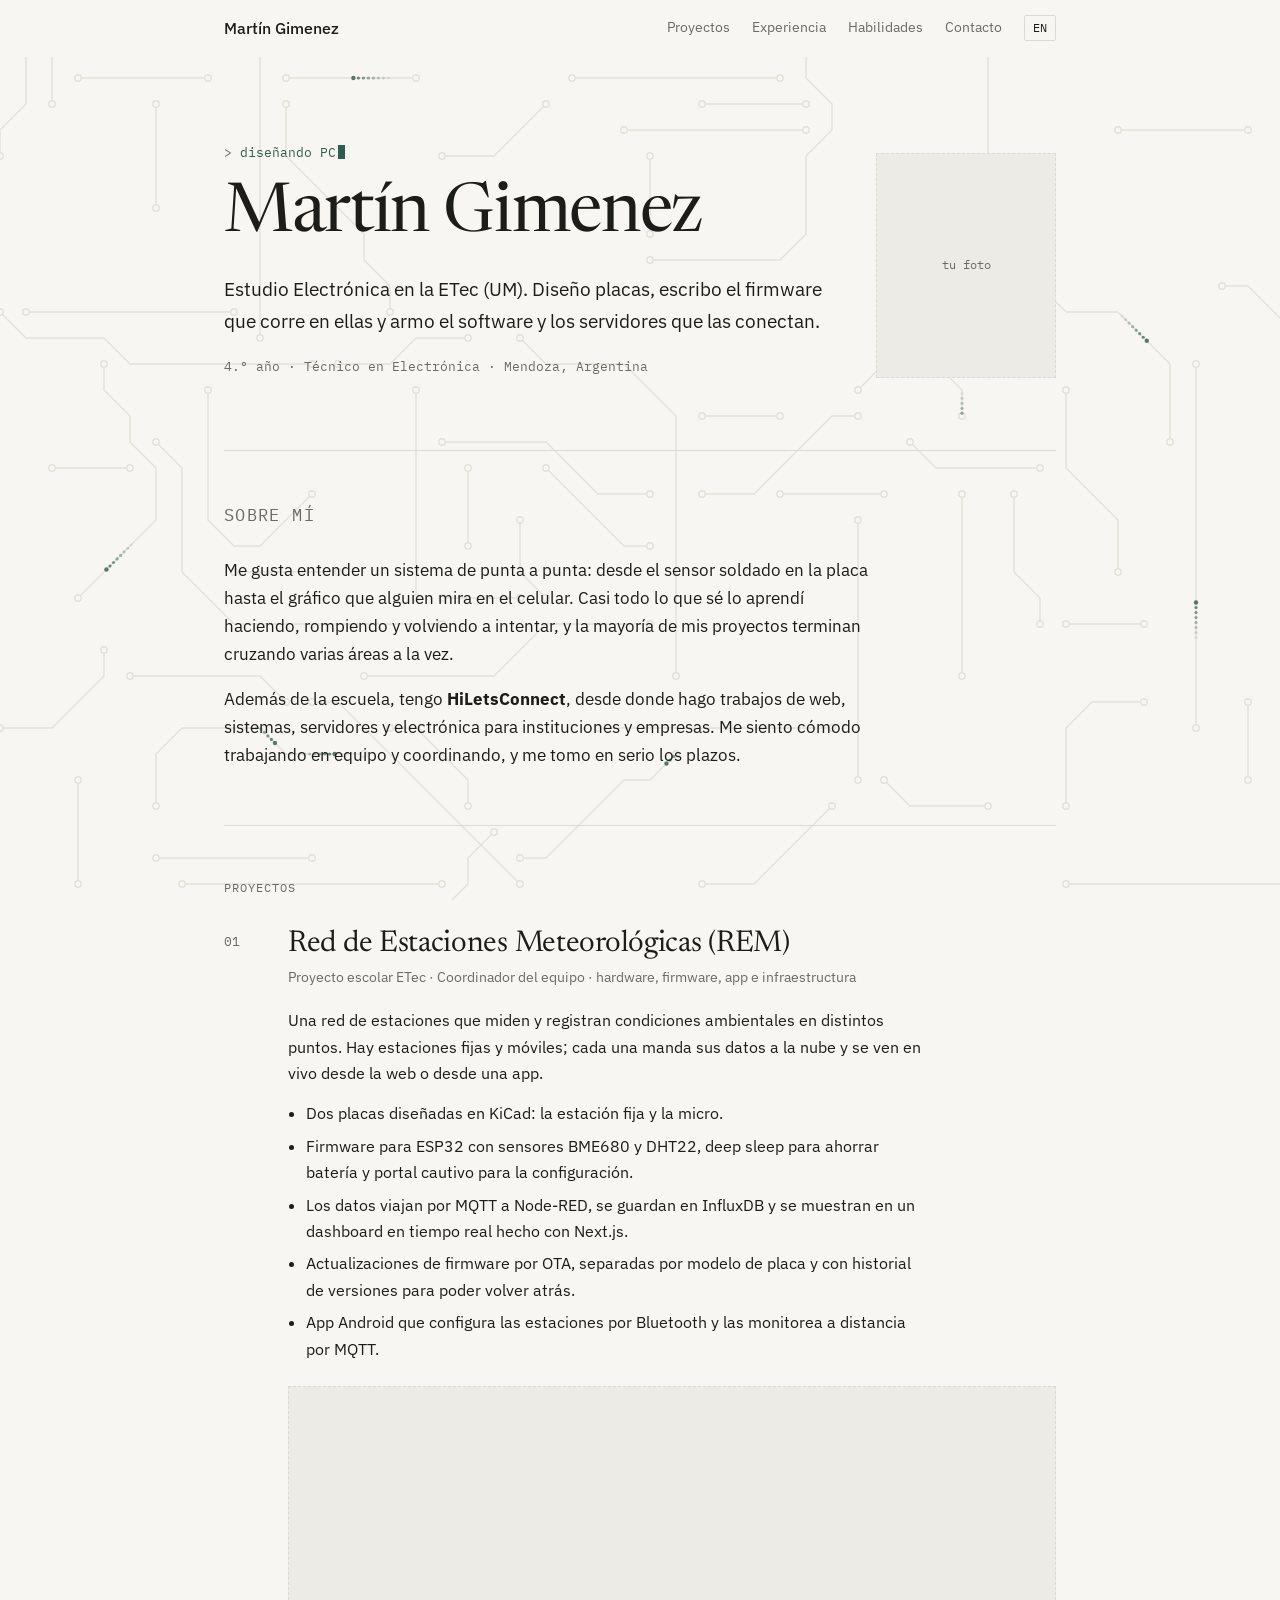
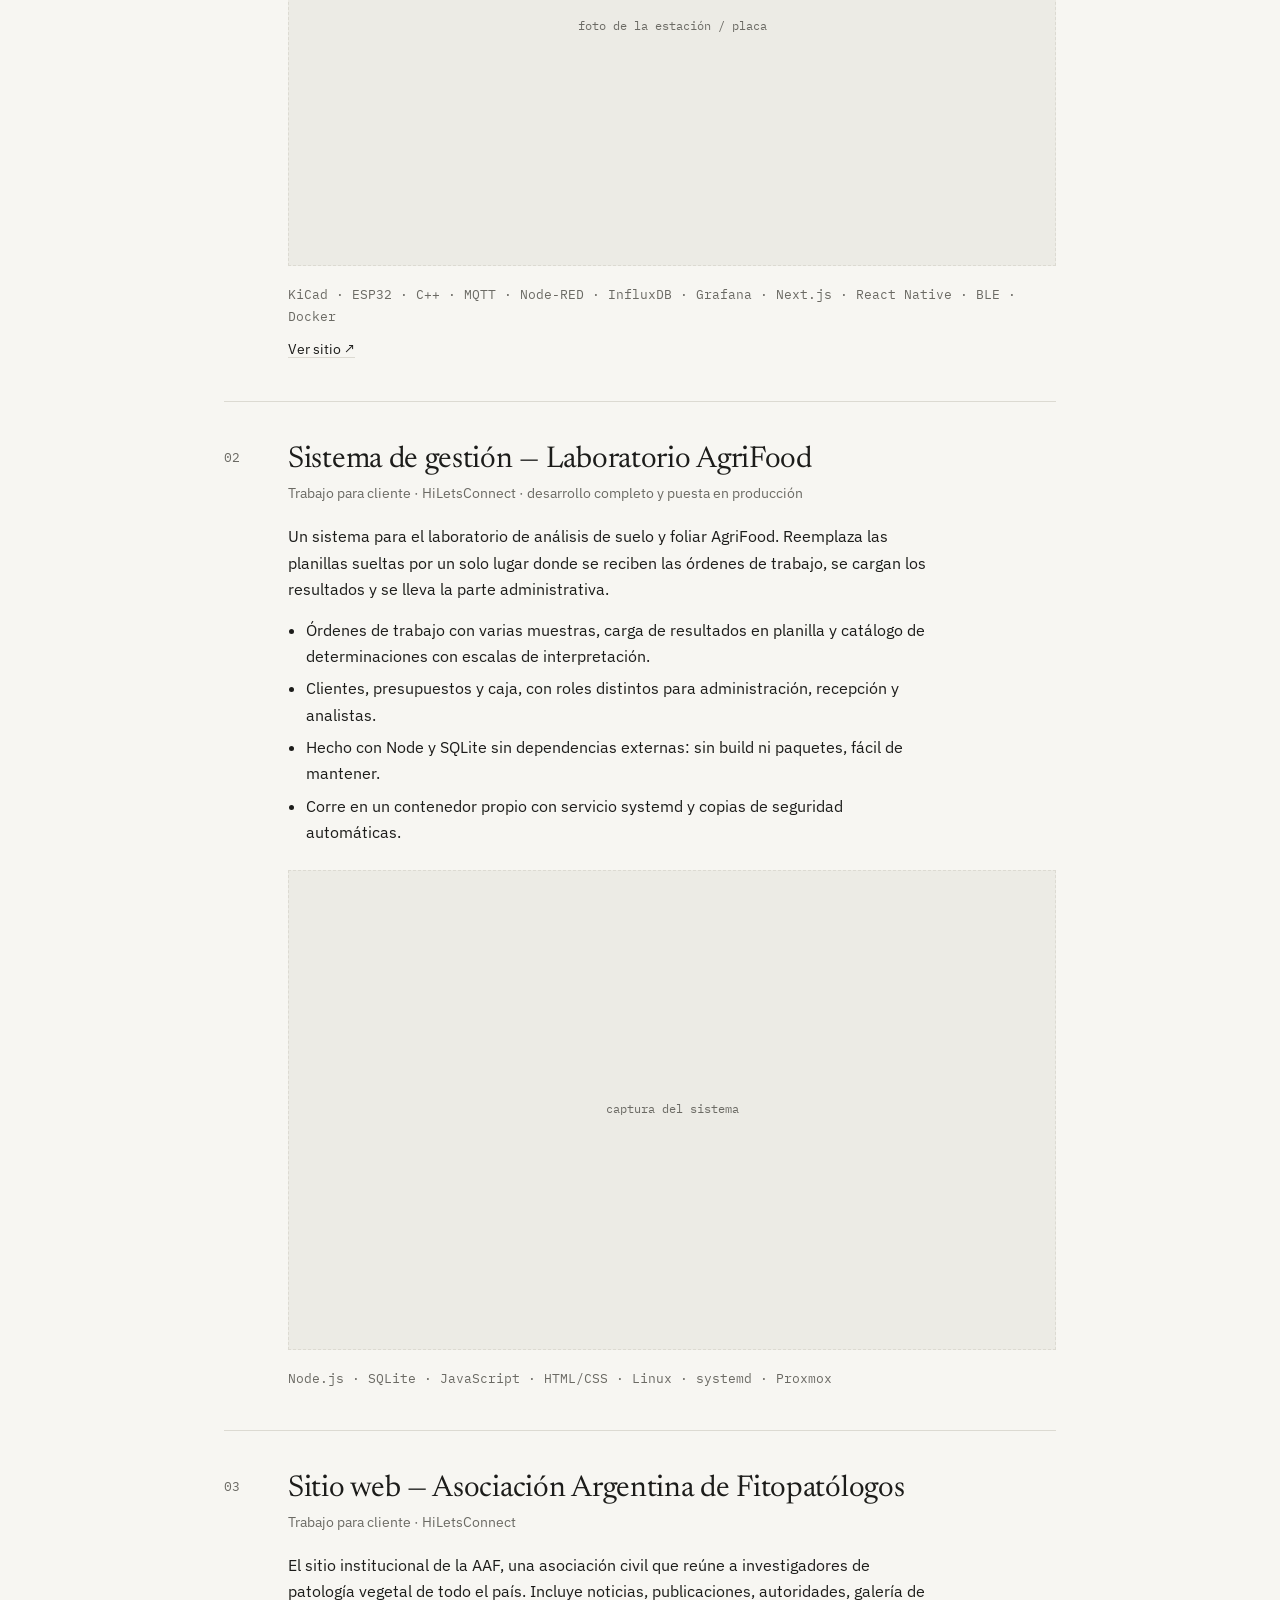
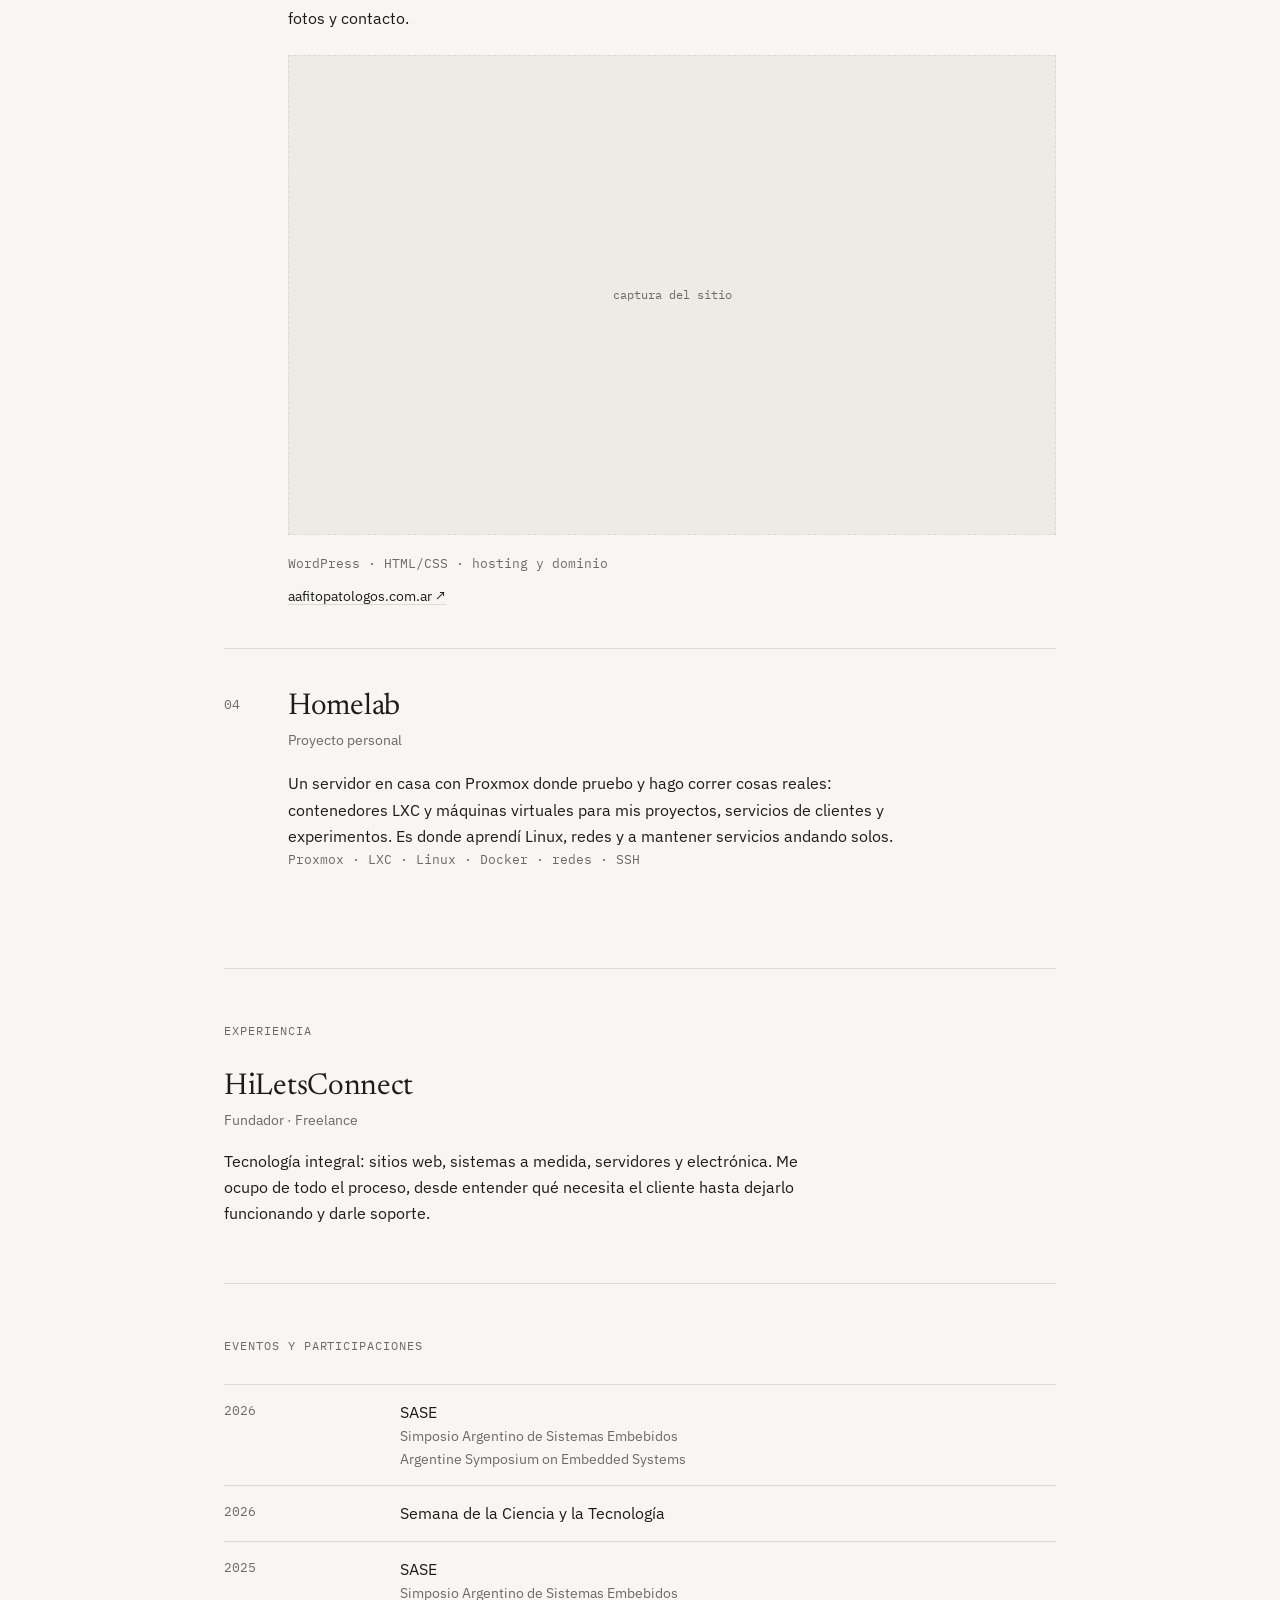
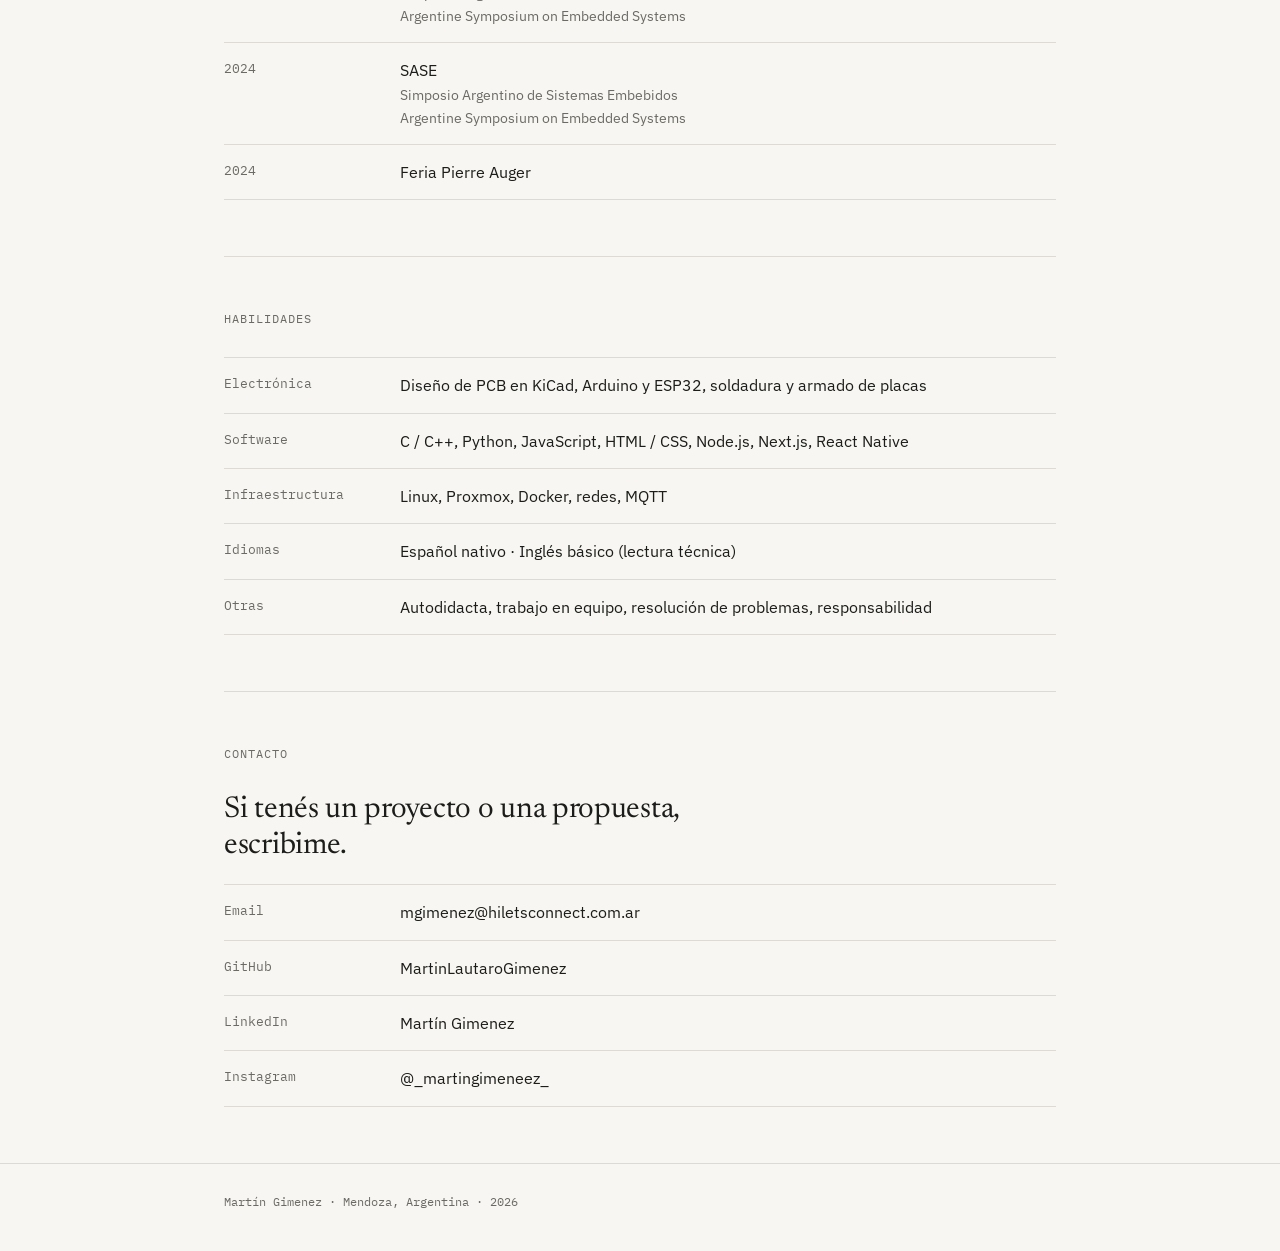
==== index.html @ 59281410 "Portafolio personal Co-Authored-By: Claude Opus 5.5 <noreply@anthropic.com>" ====
<!DOCTYPE html>
<html lang="es" data-lang="es">
<head>
<meta charset="UTF-8">
<meta name="viewport" content="width=device-width, initial-scale=1">
<title>Martín Gimenez</title>
<meta name="description" content="Martín Gimenez — estudiante de Electrónica en ETec (UM), Mendoza. Hardware, firmware, software e infraestructura.">
<script>document.documentElement.classList.add('js');</script>
<link rel="preconnect" href="https://fonts.googleapis.com">
<link rel="preconnect" href="https://fonts.gstatic.com" crossorigin>
<link href="https://fonts.googleapis.com/css2?family=Newsreader:opsz,wght@6..72,400;6..72,500&family=IBM+Plex+Sans:wght@400;500&family=IBM+Plex+Mono:wght@400&display=swap" rel="stylesheet">
<style>
  :root {
    --bg: #f7f6f2;
    --text: #1c1c1a;
    --muted: #6b6a64;
    --line: #dcdad2;
    --accent: #2f5d50;
    --ph: #ecebe5;
    --trace: #e3e1d8;
    --head: rgba(247, 246, 242, 0.88);
  }
  @media (prefers-color-scheme: dark) {
    :root {
      --bg: #151514;
      --text: #e8e6df;
      --muted: #9a988f;
      --line: #2e2d2a;
      --accent: #8fbfae;
      --ph: #1f1f1d;
      --trace: #252523;
      --head: rgba(21, 21, 20, 0.88);
    }
  }

  /* fondo de pistas */
  #bg { position: fixed; inset: 0; z-index: -1; pointer-events: none; }

  /* aparición al hacer scroll */
  .js .reveal { opacity: 0; transform: translateY(14px); transition: opacity .7s ease, transform .7s ease, padding-left .3s ease; }
  .js .reveal.in { opacity: 1; transform: none; }

  /* texto que se escribe */
  .typing {
    font: 400 13px/1 "IBM Plex Mono", monospace; color: var(--accent);
    margin-bottom: 22px; min-height: 13px;
  }
  .typing::before { content: "> "; color: var(--muted); }
  .typing .caret {
    display: inline-block; width: 7px; height: 14px; margin-left: 2px;
    background: var(--accent); vertical-align: -2px;
    animation: blink 1s steps(1) infinite;
  }
  @keyframes blink { 50% { opacity: 0; } }

  /* nombre letra por letra */
  h1 .ch { display: inline-block; }
  .js h1 .ch { opacity: 0; transform: translateY(0.35em); animation: up .8s cubic-bezier(.2,.7,.2,1) forwards; }
  @keyframes up { to { opacity: 1; transform: none; } }

  @media (prefers-reduced-motion: reduce) {
    .js .reveal, .js h1 .ch { opacity: 1; transform: none; animation: none; transition: none; }
    .typing .caret { animation: none; }
  }

  * { box-sizing: border-box; margin: 0; padding: 0; }
  html { scroll-behavior: smooth; }
  body {
    background: var(--bg);
    color: var(--text);
    font: 400 16px/1.65 "IBM Plex Sans", system-ui, sans-serif;
    -webkit-font-smoothing: antialiased;
  }
  a { color: inherit; text-decoration-color: var(--line); text-underline-offset: 3px; }
  a:hover { color: var(--accent); text-decoration-color: currentColor; }

  /* idioma */
  html[data-lang="es"] [lang="en"],
  html[data-lang="en"] [lang="es"] { display: none; }

  .wrap { max-width: 880px; margin: 0 auto; padding: 0 24px; }

  /* cabecera */
  header {
    position: sticky; top: 0; z-index: 10;
    background: var(--head);
    backdrop-filter: blur(6px);
    border-bottom: 1px solid transparent;
    transition: border-color .3s;
  }
  header.scrolled { border-bottom-color: var(--line); }
  header .wrap {
    display: flex; align-items: center; justify-content: space-between;
    height: 56px; gap: 16px;
  }
  .brand { font-weight: 500; text-decoration: none; }
  nav { display: flex; gap: 22px; font-size: 14px; align-items: center; }
  nav a { text-decoration: none; color: var(--muted); }
  nav a:hover { color: var(--text); }
  .lang {
    font: 400 12px/1 "IBM Plex Mono", monospace;
    background: none; border: 1px solid var(--line); color: var(--text);
    padding: 6px 8px; cursor: pointer; border-radius: 2px;
  }
  .lang:hover { border-color: var(--text); }

  /* intro */
  .intro {
    display: grid; grid-template-columns: 1fr 180px; gap: 48px;
    padding: 88px 0 72px; align-items: end;
  }
  h1 {
    font: 400 clamp(44px, 7vw, 68px)/1.02 "Newsreader", Georgia, serif;
    letter-spacing: -0.02em; margin-bottom: 24px;
  }
  .lead { font-size: 19px; max-width: 34em; }
  .meta {
    margin-top: 20px; font: 400 13px/1.6 "IBM Plex Mono", monospace; color: var(--muted);
  }

  /* marcadores de foto */
  .ph {
    background: var(--ph);
    border: 1px dashed var(--line);
    display: flex; align-items: center; justify-content: center;
    font: 400 12px/1.4 "IBM Plex Mono", monospace; color: var(--muted);
    text-align: center; padding: 12px;
  }
  .ph img { width: 100%; height: 100%; object-fit: cover; display: block; }
  .ph.photo { aspect-ratio: 4 / 5; }
  .ph.shot { aspect-ratio: 16 / 10; }

  /* secciones */
  section { border-top: 1px solid var(--line); padding: 56px 0; }
  .label {
    font: 400 12px/1 "IBM Plex Mono", monospace; text-transform: uppercase;
    letter-spacing: 0.08em; color: var(--muted); margin-bottom: 32px;
  }
  h2 {
    font: 400 30px/1.2 "Newsreader", Georgia, serif; letter-spacing: -0.01em;
  }
  p + p { margin-top: 1em; }
  .about p { max-width: 38em; font-size: 17px; }

  /* proyectos */
  .project {
    display: grid; grid-template-columns: 56px 1fr; gap: 0 8px;
    padding: 40px 0; border-top: 1px solid var(--line);
  }
  .project:first-of-type { border-top: 0; padding-top: 0; }
  .num { font: 400 13px/2.4 "IBM Plex Mono", monospace; color: var(--muted); transition: color .3s; }
  .num::after {
    content: ""; display: block; width: 0; height: 1px; background: var(--accent);
    margin-top: 2px; transition: width .4s ease;
  }
  .project:hover .num { color: var(--accent); }
  .project:hover .num::after { width: 28px; }
  .project h2 { transition: color .3s; }
  .project:hover h2 { color: var(--accent); }
  .project .ph { transition: border-color .3s, transform .4s ease; }
  .project:hover .ph { border-color: var(--accent); transform: translateY(-3px); }
  .rows li { transition: padding-left .3s ease; }
  .rows li:hover { padding-left: 6px; }
  .rows li:hover .k { color: var(--accent); }
  .project .role { color: var(--muted); font-size: 14px; margin: 4px 0 18px; }
  .project .body { max-width: 40em; }
  .project ul.points { margin: 14px 0 0 18px; }
  .project ul.points li { margin-bottom: 6px; }
  .project .ph { margin: 24px 0 18px; }
  .stack {
    font: 400 13px/1.7 "IBM Plex Mono", monospace; color: var(--muted);
  }
  .links { margin-top: 10px; font-size: 14px; display: flex; gap: 18px; flex-wrap: wrap; }

  /* filas tipo tabla */
  .rows { list-style: none; }
  .rows li {
    display: grid; grid-template-columns: 160px 1fr; gap: 16px;
    padding: 14px 0; border-top: 1px solid var(--line);
  }
  .rows li:last-child { border-bottom: 1px solid var(--line); }
  .rows .k { font: 400 13px/1.9 "IBM Plex Mono", monospace; color: var(--muted); }
  .rows .v small { display: block; color: var(--muted); font-size: 14px; }

  .job h2 { margin-bottom: 4px; }
  .job .role { color: var(--muted); font-size: 14px; margin-bottom: 16px; }
  .job p { max-width: 38em; }

  .contact h2 { margin-bottom: 20px; max-width: 18em; }
  .contact .rows .v a { text-decoration: none; }
  .contact .rows .v a:hover { text-decoration: underline; }

  footer {
    border-top: 1px solid var(--line); padding: 28px 0 40px;
    font: 400 12px/1.6 "IBM Plex Mono", monospace; color: var(--muted);
  }

  @media (max-width: 720px) {
    nav a { display: none; }
    .intro { grid-template-columns: 1fr; padding: 56px 0 48px; gap: 32px; }
    .intro .ph.photo { width: 140px; order: -1; }
    .project { grid-template-columns: 1fr; }
    .num { line-height: 1.6; margin-bottom: 6px; }
    .rows li { grid-template-columns: 1fr; gap: 2px; }
    section { padding: 44px 0; }
  }
</style>
</head>
<body>

<canvas id="bg" aria-hidden="true"></canvas>

<header>
  <div class="wrap">
    <a href="#" class="brand">Martín Gimenez</a>
    <nav>
      <a href="#proyectos"><span lang="es">Proyectos</span><span lang="en">Projects</span></a>
      <a href="#experiencia"><span lang="es">Experiencia</span><span lang="en">Experience</span></a>
      <a href="#habilidades"><span lang="es">Habilidades</span><span lang="en">Skills</span></a>
      <a href="#contacto"><span lang="es">Contacto</span><span lang="en">Contact</span></a>
      <button class="lang" id="lang" type="button" aria-label="Cambiar idioma / Switch language">EN</button>
    </nav>
  </div>
</header>

<main class="wrap">

  <div class="intro">
    <div>
      <p class="typing" aria-hidden="true"><span id="typed"></span><span class="caret"></span></p>
      <h1 id="name">Martín Gimenez</h1>
      <p class="lead" lang="es">Estudio Electrónica en la ETec (UM). Diseño placas, escribo el firmware que corre en ellas y armo el software y los servidores que las conectan.</p>
      <p class="lead" lang="en">I study Electronics at ETec (UM). I design circuit boards, write the firmware that runs on them, and build the software and servers that connect them.</p>
      <p class="meta">
        <span lang="es">4.º año · Técnico en Electrónica · Mendoza, Argentina</span>
        <span lang="en">4th year · Electronics Technician program · Mendoza, Argentina</span>
      </p>
    </div>
    <!-- Reemplazá por: <div class="ph photo"><img src="img/martin.jpg" alt="Martín Gimenez"></div> -->
    <div class="ph photo"><span lang="es">tu foto</span><span lang="en">your photo</span></div>
  </div>

  <section class="about">
    <p class="label"><span lang="es">Sobre mí</span><span lang="en">About</span></p>
    <p lang="es">Me gusta entender un sistema de punta a punta: desde el sensor soldado en la placa hasta el gráfico que alguien mira en el celular. Casi todo lo que sé lo aprendí haciendo, rompiendo y volviendo a intentar, y la mayoría de mis proyectos terminan cruzando varias áreas a la vez.</p>
    <p lang="es">Además de la escuela, tengo <strong>HiLetsConnect</strong>, desde donde hago trabajos de web, sistemas, servidores y electrónica para instituciones y empresas. Me siento cómodo trabajando en equipo y coordinando, y me tomo en serio los plazos.</p>
    <p lang="en">I like understanding a system end to end: from the sensor soldered on the board to the chart someone checks on their phone. Most of what I know I learned by building, breaking and trying again, and most of my projects end up spanning several areas at once.</p>
    <p lang="en">Alongside school I run <strong>HiLetsConnect</strong>, doing web, software, server and electronics work for institutions and companies. I'm comfortable working in teams and coordinating them, and I take deadlines seriously.</p>
  </section>

  <section id="proyectos">
    <p class="label"><span lang="es">Proyectos</span><span lang="en">Projects</span></p>

    <article class="project">
      <div class="num">01</div>
      <div>
        <h2><span lang="es">Red de Estaciones Meteorológicas (REM)</span><span lang="en">Weather Station Network (REM)</span></h2>
        <p class="role"><span lang="es">Proyecto escolar ETec · Coordinador del equipo · hardware, firmware, app e infraestructura</span><span lang="en">ETec school project · Team coordinator · hardware, firmware, app and infrastructure</span></p>
        <div class="body">
          <p lang="es">Una red de estaciones que miden y registran condiciones ambientales en distintos puntos. Hay estaciones fijas y móviles; cada una manda sus datos a la nube y se ven en vivo desde la web o desde una app.</p>
          <p lang="en">A network of stations that measure and log environmental conditions at different sites. There are fixed and mobile stations; each one sends its data to the cloud, viewable live on the web or in an app.</p>
          <ul class="points" lang="es">
            <li>Dos placas diseñadas en KiCad: la estación fija y la micro.</li>
            <li>Firmware para ESP32 con sensores BME680 y DHT22, deep sleep para ahorrar batería y portal cautivo para la configuración.</li>
            <li>Los datos viajan por MQTT a Node-RED, se guardan en InfluxDB y se muestran en un dashboard en tiempo real hecho con Next.js.</li>
            <li>Actualizaciones de firmware por OTA, separadas por modelo de placa y con historial de versiones para poder volver atrás.</li>
            <li>App Android que configura las estaciones por Bluetooth y las monitorea a distancia por MQTT.</li>
          </ul>
          <ul class="points" lang="en">
            <li>Two boards designed in KiCad: the fixed station and the micro station.</li>
            <li>ESP32 firmware with BME680 and DHT22 sensors, deep sleep to save battery, and a captive portal for setup.</li>
            <li>Data travels over MQTT to Node-RED, is stored in InfluxDB and shown on a real-time Next.js dashboard.</li>
            <li>OTA firmware updates, split by board model, with full version history for rollbacks.</li>
            <li>Android app that configures stations over Bluetooth and monitors them remotely over MQTT.</li>
          </ul>
        </div>
        <!-- Reemplazá por: <div class="ph shot"><img src="img/rem.jpg" alt="Estación REM"></div> -->
        <div class="ph shot"><span lang="es">foto de la estación / placa</span><span lang="en">station / board photo</span></div>
        <p class="stack">KiCad · ESP32 · C++ · MQTT · Node-RED · InfluxDB · Grafana · Next.js · React Native · BLE · Docker</p>
        <p class="links"><a href="https://emetec.wetec.um.edu.ar/" target="_blank" rel="noopener"><span lang="es">Ver sitio</span><span lang="en">Visit site</span> ↗</a></p>
      </div>
    </article>

    <article class="project">
      <div class="num">02</div>
      <div>
        <h2><span lang="es">Sistema de gestión — Laboratorio AgriFood</span><span lang="en">Lab management system — AgriFood</span></h2>
        <p class="role"><span lang="es">Trabajo para cliente · HiLetsConnect · desarrollo completo y puesta en producción</span><span lang="en">Client work · HiLetsConnect · full development and deployment</span></p>
        <div class="body">
          <p lang="es">Un sistema para el laboratorio de análisis de suelo y foliar AgriFood. Reemplaza las planillas sueltas por un solo lugar donde se reciben las órdenes de trabajo, se cargan los resultados y se lleva la parte administrativa.</p>
          <p lang="en">A system for AgriFood, a soil and leaf analysis lab. It replaces scattered spreadsheets with one place to receive work orders, enter results and handle the admin side.</p>
          <ul class="points" lang="es">
            <li>Órdenes de trabajo con varias muestras, carga de resultados en planilla y catálogo de determinaciones con escalas de interpretación.</li>
            <li>Clientes, presupuestos y caja, con roles distintos para administración, recepción y analistas.</li>
            <li>Hecho con Node y SQLite sin dependencias externas: sin build ni paquetes, fácil de mantener.</li>
            <li>Corre en un contenedor propio con servicio systemd y copias de seguridad automáticas.</li>
          </ul>
          <ul class="points" lang="en">
            <li>Multi-sample work orders, spreadsheet-style result entry and a test catalogue with interpretation scales.</li>
            <li>Clients, quotes and cash register, with separate roles for admins, front desk and analysts.</li>
            <li>Built with Node and SQLite and zero external dependencies: no build step or packages, easy to maintain.</li>
            <li>Runs in its own container as a systemd service, with automatic backups.</li>
          </ul>
        </div>
        <!-- Reemplazá por: <div class="ph shot"><img src="img/agrifood.png" alt="Sistema AgriFood"></div> -->
        <div class="ph shot"><span lang="es">captura del sistema</span><span lang="en">system screenshot</span></div>
        <p class="stack">Node.js · SQLite · JavaScript · HTML/CSS · Linux · systemd · Proxmox</p>
      </div>
    </article>

    <article class="project">
      <div class="num">03</div>
      <div>
        <h2><span lang="es">Sitio web — Asociación Argentina de Fitopatólogos</span><span lang="en">Website — Argentine Association of Phytopathologists</span></h2>
        <p class="role"><span lang="es">Trabajo para cliente · HiLetsConnect</span><span lang="en">Client work · HiLetsConnect</span></p>
        <div class="body">
          <p lang="es">El sitio institucional de la AAF, una asociación civil que reúne a investigadores de patología vegetal de todo el país. Incluye noticias, publicaciones, autoridades, galería de fotos y contacto.</p>
          <p lang="en">The official website of AAF, a non-profit that brings together plant pathology researchers from across Argentina. It includes news, publications, board members, a photo gallery and contact.</p>
        </div>
        <!-- Reemplazá por: <div class="ph shot"><img src="img/aaf.png" alt="Sitio AAF"></div> -->
        <div class="ph shot"><span lang="es">captura del sitio</span><span lang="en">site screenshot</span></div>
        <p class="stack">WordPress · HTML/CSS · <span lang="es">hosting y dominio</span><span lang="en">hosting &amp; domain</span></p>
        <p class="links"><a href="https://aafitopatologos.com.ar/" target="_blank" rel="noopener">aafitopatologos.com.ar ↗</a></p>
      </div>
    </article>

    <article class="project">
      <div class="num">04</div>
      <div>
        <h2>Homelab</h2>
        <p class="role"><span lang="es">Proyecto personal</span><span lang="en">Personal project</span></p>
        <div class="body">
          <p lang="es">Un servidor en casa con Proxmox donde pruebo y hago correr cosas reales: contenedores LXC y máquinas virtuales para mis proyectos, servicios de clientes y experimentos. Es donde aprendí Linux, redes y a mantener servicios andando solos.</p>
          <p lang="en">A home server running Proxmox where I test and run real things: LXC containers and virtual machines for my projects, client services and experiments. It's where I learned Linux, networking and keeping services running on their own.</p>
        </div>
        <p class="stack">Proxmox · LXC · Linux · Docker · <span lang="es">redes</span><span lang="en">networking</span> · SSH</p>
      </div>
    </article>
  </section>

  <section id="experiencia" class="job">
    <p class="label"><span lang="es">Experiencia</span><span lang="en">Experience</span></p>
    <h2>HiLetsConnect</h2>
    <p class="role"><span lang="es">Fundador · Freelance</span><span lang="en">Founder · Freelance</span></p>
    <p lang="es">Tecnología integral: sitios web, sistemas a medida, servidores y electrónica. Me ocupo de todo el proceso, desde entender qué necesita el cliente hasta dejarlo funcionando y darle soporte.</p>
    <p lang="en">End-to-end technology services: websites, custom software, servers and electronics. I handle the whole process, from understanding what the client needs to getting it running and supporting it.</p>
  </section>

  <section id="eventos">
    <p class="label"><span lang="es">Eventos y participaciones</span><span lang="en">Events</span></p>
    <ul class="rows">
      <li><span class="k">2026</span><span class="v">SASE <small lang="es">Simposio Argentino de Sistemas Embebidos</small><small lang="en">Argentine Symposium on Embedded Systems</small></span></li>
      <li><span class="k">2026</span><span class="v"><span lang="es">Semana de la Ciencia y la Tecnología</span><span lang="en">Science and Technology Week</span></span></li>
      <li><span class="k">2025</span><span class="v">SASE <small lang="es">Simposio Argentino de Sistemas Embebidos</small><small lang="en">Argentine Symposium on Embedded Systems</small></span></li>
      <li><span class="k">2024</span><span class="v">SASE <small lang="es">Simposio Argentino de Sistemas Embebidos</small><small lang="en">Argentine Symposium on Embedded Systems</small></span></li>
      <li><span class="k">2024</span><span class="v"><span lang="es">Feria Pierre Auger</span><span lang="en">Pierre Auger Fair</span></span></li>
    </ul>
  </section>

  <section id="habilidades">
    <p class="label"><span lang="es">Habilidades</span><span lang="en">Skills</span></p>
    <ul class="rows">
      <li><span class="k"><span lang="es">Electrónica</span><span lang="en">Electronics</span></span><span class="v"><span lang="es">Diseño de PCB en KiCad, Arduino y ESP32, soldadura y armado de placas</span><span lang="en">PCB design in KiCad, Arduino and ESP32, soldering and board assembly</span></span></li>
      <li><span class="k">Software</span><span class="v">C / C++, Python, JavaScript, HTML / CSS, Node.js, Next.js, React Native</span></li>
      <li><span class="k"><span lang="es">Infraestructura</span><span lang="en">Infrastructure</span></span><span class="v"><span lang="es">Linux, Proxmox, Docker, redes, MQTT</span><span lang="en">Linux, Proxmox, Docker, networking, MQTT</span></span></li>
      <li><span class="k"><span lang="es">Idiomas</span><span lang="en">Languages</span></span><span class="v"><span lang="es">Español nativo · Inglés básico (lectura técnica)</span><span lang="en">Spanish (native) · English (basic, technical reading)</span></span></li>
      <li><span class="k"><span lang="es">Otras</span><span lang="en">Other</span></span><span class="v"><span lang="es">Autodidacta, trabajo en equipo, resolución de problemas, responsabilidad</span><span lang="en">Self-taught, teamwork, problem solving, reliability</span></span></li>
    </ul>
  </section>

  <section id="contacto" class="contact">
    <p class="label"><span lang="es">Contacto</span><span lang="en">Contact</span></p>
    <h2><span lang="es">Si tenés un proyecto o una propuesta, escribime.</span><span lang="en">If you have a project or an opportunity, get in touch.</span></h2>
    <ul class="rows">
      <li><span class="k">Email</span><span class="v"><a href="mailto:mgimenez@hiletsconnect.com.ar">mgimenez@hiletsconnect.com.ar</a></span></li>
      <li><span class="k">GitHub</span><span class="v"><a href="https://github.com/MartinLautaroGimenez" target="_blank" rel="noopener">MartinLautaroGimenez</a></span></li>
      <li><span class="k">LinkedIn</span><span class="v"><a href="https://www.linkedin.com/in/mart%C3%ADn-gimenez-747207352/" target="_blank" rel="noopener">Martín Gimenez</a></span></li>
      <li><span class="k">Instagram</span><span class="v"><a href="https://www.instagram.com/_martingimeneez_/" target="_blank" rel="noopener">@_martingimeneez_</a></span></li>
    </ul>
  </section>

</main>

<footer>
  <div class="wrap">Martín Gimenez · Mendoza, Argentina · 2026</div>
</footer>

<script>
  var reduce = window.matchMedia('(prefers-reduced-motion: reduce)').matches;

  /* ---------- idioma ---------- */
  (function () {
    var root = document.documentElement;
    var btn = document.getElementById('lang');
    function set(l) {
      root.dataset.lang = l;
      root.lang = l;
      btn.textContent = l === 'es' ? 'EN' : 'ES';
      try { localStorage.setItem('lang', l); } catch (e) {}
    }
    var saved = null;
    try { saved = localStorage.getItem('lang'); } catch (e) {}
    set(saved === 'en' ? 'en' : 'es');
    btn.addEventListener('click', function () {
      set(root.dataset.lang === 'es' ? 'en' : 'es');
    });
  })();

  /* ---------- nombre letra por letra ---------- */
  (function () {
    var h = document.getElementById('name');
    var txt = h.textContent;
    h.setAttribute('aria-label', txt);
    h.textContent = '';
    txt.split('').forEach(function (c, i) {
      var s = document.createElement('span');
      s.className = 'ch';
      s.setAttribute('aria-hidden', 'true');
      s.textContent = c === ' ' ? ' ' : c;
      s.style.animationDelay = (0.15 + i * 0.035) + 's';
      h.appendChild(s);
    });
  })();

  /* ---------- texto que se escribe ---------- */
  (function () {
    var el = document.getElementById('typed');
    var frases = {
      es: ['diseñando PCBs en KiCad', 'programando ESP32', 'levantando servidores', 'armando apps y sistemas web', 'soldando placas'],
      en: ['designing PCBs in KiCad', 'programming ESP32s', 'running servers', 'building apps and web systems', 'soldering boards']
    };
    var i = 0, pos = 0, borrando = false;
    function lista() { return frases[document.documentElement.dataset.lang] || frases.es; }
    if (reduce) { el.textContent = lista()[0]; return; }
    function tick() {
      var f = lista()[i % lista().length];
      if (!borrando) {
        pos++;
        el.textContent = f.slice(0, pos);
        if (pos >= f.length) { borrando = true; return setTimeout(tick, 1800); }
        setTimeout(tick, 55 + Math.random() * 60);
      } else {
        pos--;
        el.textContent = f.slice(0, pos);
        if (pos <= 0) { borrando = false; i++; return setTimeout(tick, 350); }
        setTimeout(tick, 28);
      }
    }
    setTimeout(tick, 900);
  })();

  /* ---------- aparición al hacer scroll ---------- */
  (function () {
    var items = document.querySelectorAll('section .label, section > h2, section > p, .project, .rows li, .about p');
    items.forEach(function (el) { el.classList.add('reveal'); });
    document.querySelectorAll('.rows').forEach(function (ul) {
      ul.querySelectorAll('li').forEach(function (li, i) { li.style.transitionDelay = (i * 0.06) + 's'; });
    });
    if (!('IntersectionObserver' in window)) {
      items.forEach(function (el) { el.classList.add('in'); });
      return;
    }
    var io = new IntersectionObserver(function (entries) {
      entries.forEach(function (e) {
        if (e.isIntersecting) { e.target.classList.add('in'); io.unobserve(e.target); }
      });
    }, { rootMargin: '0px 0px -8% 0px' });
    items.forEach(function (el) { io.observe(el); });

    var header = document.querySelector('header');
    function onScroll() { header.classList.toggle('scrolled', window.scrollY > 8); }
    window.addEventListener('scroll', onScroll, { passive: true });
    onScroll();
  })();

  /* ---------- fondo: pistas de PCB con señales ---------- */
  (function () {
    var cv = document.getElementById('bg');
    var ctx = cv.getContext('2d');
    var G = 26;                       // paso de la grilla
    var DIRS = [[1,0],[1,1],[0,1],[-1,1],[-1,0],[-1,-1],[0,-1],[1,-1]];
    var W, H, dpr, traces = [], pulses = [], base = null, col = {};
    var mouse = { x: -9999, y: -9999 };

    function readColors() {
      var s = getComputedStyle(document.documentElement);
      col.trace = s.getPropertyValue('--trace').trim();
      col.accent = s.getPropertyValue('--accent').trim();
      col.bg = s.getPropertyValue('--bg').trim();
    }

    function build() {
      dpr = Math.min(window.devicePixelRatio || 1, 2);
      W = window.innerWidth; H = window.innerHeight;
      cv.width = W * dpr; cv.height = H * dpr;
      cv.style.width = W + 'px'; cv.style.height = H + 'px';

      var cols = Math.ceil(W / G) + 1, rows = Math.ceil(H / G) + 1;
      var used = {};
      traces = [];
      var n = Math.round(cols * rows / 11);
      for (var t = 0; t < n; t++) {
        var x = Math.floor(Math.random() * cols), y = Math.floor(Math.random() * rows);
        if (used[x + ',' + y]) continue;
        var d = Math.floor(Math.random() * 4) * 2;   // arranca ortogonal
        var steps = 4 + Math.floor(Math.random() * 14);
        var pts = [[x, y]];
        used[x + ',' + y] = 1;
        for (var k = 0; k < steps; k++) {
          var r = Math.random();
          if (d % 2 === 1 && r < 0.5) d = (d + (Math.random() < 0.5 ? 1 : 7)) % 8;      // sale del diagonal
          else if (d % 2 === 0 && r < 0.18) d = (d + (Math.random() < 0.5 ? 1 : 7)) % 8; // gira 45°
          var nx = x + DIRS[d][0], ny = y + DIRS[d][1];
          if (nx < 0 || ny < 0 || nx >= cols || ny >= rows || used[nx + ',' + ny]) break;
          x = nx; y = ny; used[x + ',' + y] = 1;
          pts.push([x, y]);
        }
        if (pts.length < 4) continue;
        // simplificar: quedarse solo con los quiebres
        var simple = [pts[0]];
        for (var j = 1; j < pts.length - 1; j++) {
          var a = pts[j - 1], b = pts[j], c = pts[j + 1];
          if ((b[0] - a[0]) !== (c[0] - b[0]) || (b[1] - a[1]) !== (c[1] - b[1])) simple.push(b);
        }
        simple.push(pts[pts.length - 1]);
        var px = simple.map(function (p) { return [p[0] * G, p[1] * G]; });
        var cum = [0];
        for (var m = 1; m < px.length; m++) {
          cum.push(cum[m - 1] + Math.hypot(px[m][0] - px[m - 1][0], px[m][1] - px[m - 1][1]));
        }
        traces.push({ p: px, cum: cum, len: cum[cum.length - 1], cx: 0, cy: 0 });
      }
      traces.forEach(function (tr) {
        var sx = 0, sy = 0;
        tr.p.forEach(function (p) { sx += p[0]; sy += p[1]; });
        tr.cx = sx / tr.p.length; tr.cy = sy / tr.p.length;
      });
      drawBase();
    }

    function path(c, tr) {
      c.beginPath();
      c.moveTo(tr.p[0][0], tr.p[0][1]);
      for (var i = 1; i < tr.p.length; i++) c.lineTo(tr.p[i][0], tr.p[i][1]);
    }

    function pads(c, tr, color) {
      [tr.p[0], tr.p[tr.p.length - 1]].forEach(function (p) {
        c.beginPath();
        c.arc(p[0], p[1], 3.2, 0, Math.PI * 2);
        c.fillStyle = col.bg; c.fill();
        c.lineWidth = 1.4; c.strokeStyle = color; c.stroke();
      });
    }

    function drawBase() {
      base = document.createElement('canvas');
      base.width = cv.width; base.height = cv.height;
      var b = base.getContext('2d');
      b.setTransform(dpr, 0, 0, dpr, 0, 0);
      b.lineCap = 'round'; b.lineJoin = 'round';
      traces.forEach(function (tr) {
        path(b, tr);
        b.lineWidth = 1.4; b.strokeStyle = col.trace; b.stroke();
        pads(b, tr, col.trace);
      });
    }

    function pointAt(tr, d) {
      for (var i = 1; i < tr.cum.length; i++) {
        if (d <= tr.cum[i]) {
          var f = (d - tr.cum[i - 1]) / (tr.cum[i] - tr.cum[i - 1] || 1);
          var a = tr.p[i - 1], b = tr.p[i];
          return [a[0] + (b[0] - a[0]) * f, a[1] + (b[1] - a[1]) * f];
        }
      }
      return tr.p[tr.p.length - 1];
    }

    function spawn(tr) {
      if (!tr) tr = traces[Math.floor(Math.random() * traces.length)];
      if (!tr) return;
      pulses.push({ tr: tr, d: 0, v: 70 + Math.random() * 90 });
    }

    var last = 0, acc = 0;
    function frame(now) {
      var dt = Math.min((now - last) / 1000, 0.05); last = now;
      acc += dt;
      if (acc > 0.35) { acc = 0; spawn(); }

      ctx.setTransform(1, 0, 0, 1, 0, 0);
      ctx.clearRect(0, 0, cv.width, cv.height);
      ctx.drawImage(base, 0, 0);
      ctx.setTransform(dpr, 0, 0, dpr, 0, 0);
      ctx.lineCap = 'round'; ctx.lineJoin = 'round';

      // pistas cerca del mouse se iluminan
      traces.forEach(function (tr) {
        var dist = Math.hypot(tr.cx - mouse.x, tr.cy - mouse.y);
        if (dist < 170) {
          ctx.globalAlpha = (1 - dist / 170) * 0.55;
          path(ctx, tr);
          ctx.lineWidth = 1.4; ctx.strokeStyle = col.accent; ctx.stroke();
          pads(ctx, tr, col.accent);
        }
      });

      // señales viajando
      for (var i = pulses.length - 1; i >= 0; i--) {
        var p = pulses[i];
        p.d += p.v * dt;
        if (p.d > p.tr.len + 40) { pulses.splice(i, 1); continue; }
        var tail = 40;
        for (var s = 0; s < 8; s++) {
          var dd = p.d - (tail * s / 8);
          if (dd < 0 || dd > p.tr.len) continue;
          var q = pointAt(p.tr, dd);
          ctx.globalAlpha = (1 - s / 8) * 0.8;
          ctx.beginPath();
          ctx.arc(q[0], q[1], s === 0 ? 2.2 : 1.6, 0, Math.PI * 2);
          ctx.fillStyle = col.accent; ctx.fill();
        }
      }
      ctx.globalAlpha = 1;
      requestAnimationFrame(frame);
    }

    readColors();
    build();

    if (reduce) { ctx.drawImage(base, 0, 0); return; }

    window.addEventListener('mousemove', function (e) { mouse.x = e.clientX; mouse.y = e.clientY; }, { passive: true });
    window.addEventListener('mouseleave', function () { mouse.x = mouse.y = -9999; });
    // al hacer clic, las pistas cercanas disparan señales
    window.addEventListener('click', function (e) {
      traces.forEach(function (tr) {
        if (Math.hypot(tr.cx - e.clientX, tr.cy - e.clientY) < 150) spawn(tr);
      });
    });
    var rt;
    window.addEventListener('resize', function () { clearTimeout(rt); rt = setTimeout(build, 200); });
    window.matchMedia('(prefers-color-scheme: dark)').addEventListener('change', function () { readColors(); drawBase(); });

    for (var k = 0; k < 6; k++) spawn();
    requestAnimationFrame(function (t) { last = t; frame(t); });
  })();
</script>
</body>
</html>
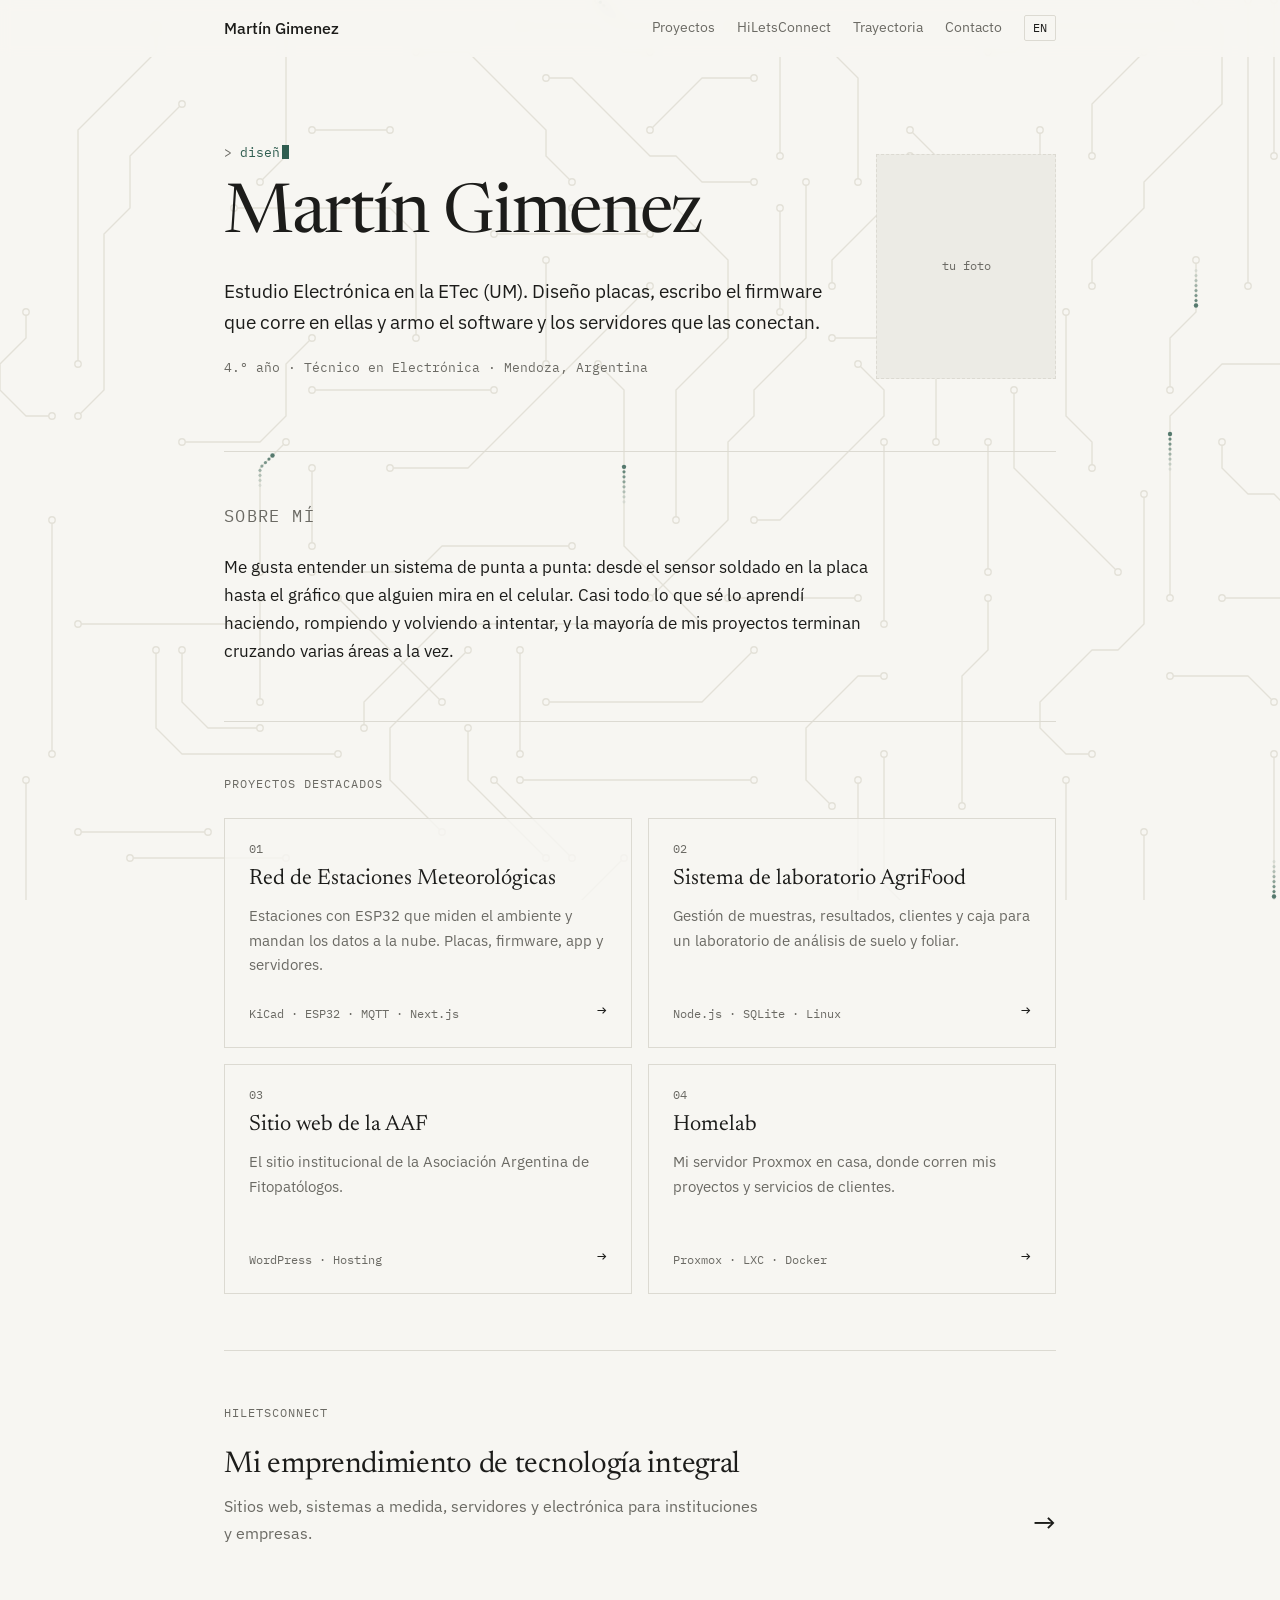
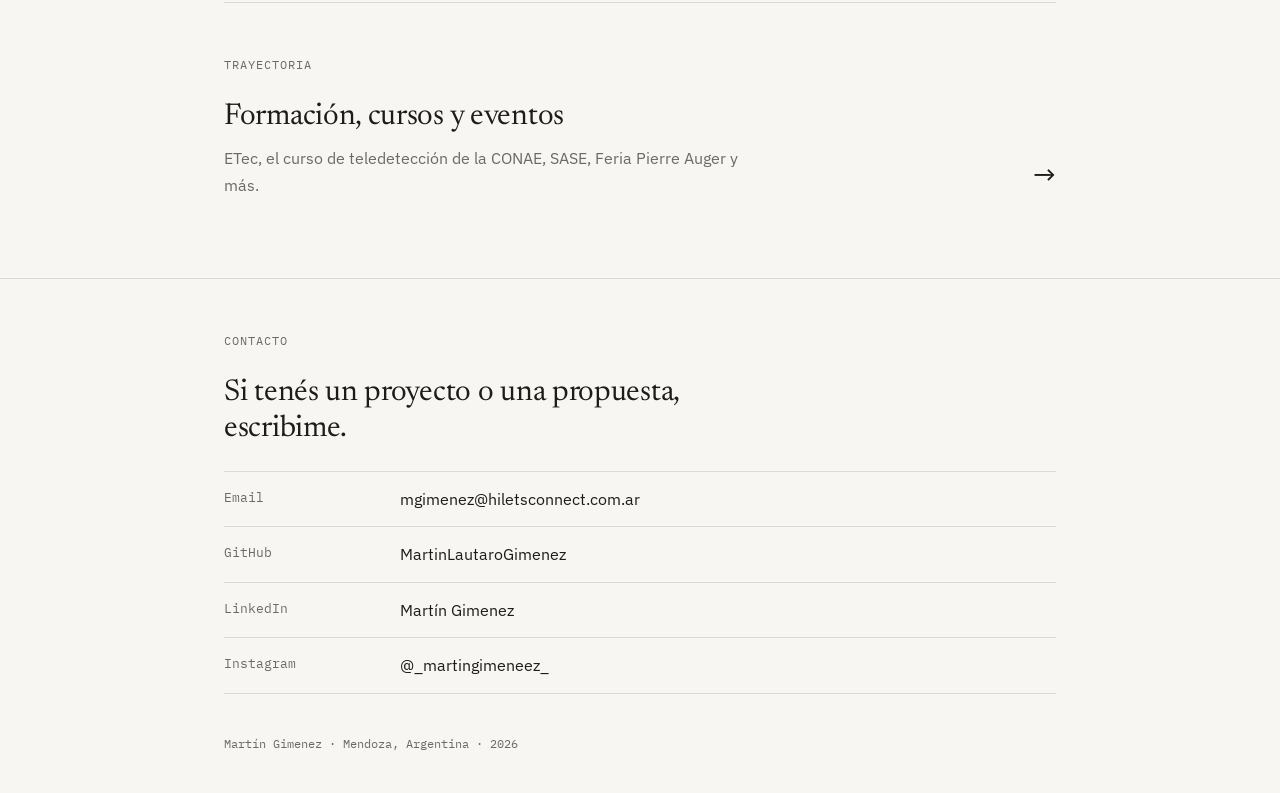
==== commit ca88e9f5: "Sitio de varias páginas: proyectos, HiLetsConnect y trayectoria Agrega el curso de teledetección de " ====
--- a/index.html
+++ b/index.html
@@ -9,219 +9,9 @@
 <link rel="preconnect" href="https://fonts.googleapis.com">
 <link rel="preconnect" href="https://fonts.gstatic.com" crossorigin>
 <link href="https://fonts.googleapis.com/css2?family=Newsreader:opsz,wght@6..72,400;6..72,500&family=IBM+Plex+Sans:wght@400;500&family=IBM+Plex+Mono:wght@400&display=swap" rel="stylesheet">
-<style>
-  :root {
-    --bg: #f7f6f2;
-    --text: #1c1c1a;
-    --muted: #6b6a64;
-    --line: #dcdad2;
-    --accent: #2f5d50;
-    --ph: #ecebe5;
-    --trace: #e3e1d8;
-    --head: rgba(247, 246, 242, 0.88);
-  }
-  @media (prefers-color-scheme: dark) {
-    :root {
-      --bg: #151514;
-      --text: #e8e6df;
-      --muted: #9a988f;
-      --line: #2e2d2a;
-      --accent: #8fbfae;
-      --ph: #1f1f1d;
-      --trace: #252523;
-      --head: rgba(21, 21, 20, 0.88);
-    }
-  }
-
-  /* fondo de pistas */
-  #bg { position: fixed; inset: 0; z-index: -1; pointer-events: none; }
-
-  /* aparición al hacer scroll */
-  .js .reveal { opacity: 0; transform: translateY(14px); transition: opacity .7s ease, transform .7s ease, padding-left .3s ease; }
-  .js .reveal.in { opacity: 1; transform: none; }
-
-  /* texto que se escribe */
-  .typing {
-    font: 400 13px/1 "IBM Plex Mono", monospace; color: var(--accent);
-    margin-bottom: 22px; min-height: 13px;
-  }
-  .typing::before { content: "> "; color: var(--muted); }
-  .typing .caret {
-    display: inline-block; width: 7px; height: 14px; margin-left: 2px;
-    background: var(--accent); vertical-align: -2px;
-    animation: blink 1s steps(1) infinite;
-  }
-  @keyframes blink { 50% { opacity: 0; } }
-
-  /* nombre letra por letra */
-  h1 .ch { display: inline-block; }
-  .js h1 .ch { opacity: 0; transform: translateY(0.35em); animation: up .8s cubic-bezier(.2,.7,.2,1) forwards; }
-  @keyframes up { to { opacity: 1; transform: none; } }
-
-  @media (prefers-reduced-motion: reduce) {
-    .js .reveal, .js h1 .ch { opacity: 1; transform: none; animation: none; transition: none; }
-    .typing .caret { animation: none; }
-  }
-
-  * { box-sizing: border-box; margin: 0; padding: 0; }
-  html { scroll-behavior: smooth; }
-  body {
-    background: var(--bg);
-    color: var(--text);
-    font: 400 16px/1.65 "IBM Plex Sans", system-ui, sans-serif;
-    -webkit-font-smoothing: antialiased;
-  }
-  a { color: inherit; text-decoration-color: var(--line); text-underline-offset: 3px; }
-  a:hover { color: var(--accent); text-decoration-color: currentColor; }
-
-  /* idioma */
-  html[data-lang="es"] [lang="en"],
-  html[data-lang="en"] [lang="es"] { display: none; }
-
-  .wrap { max-width: 880px; margin: 0 auto; padding: 0 24px; }
-
-  /* cabecera */
-  header {
-    position: sticky; top: 0; z-index: 10;
-    background: var(--head);
-    backdrop-filter: blur(6px);
-    border-bottom: 1px solid transparent;
-    transition: border-color .3s;
-  }
-  header.scrolled { border-bottom-color: var(--line); }
-  header .wrap {
-    display: flex; align-items: center; justify-content: space-between;
-    height: 56px; gap: 16px;
-  }
-  .brand { font-weight: 500; text-decoration: none; }
-  nav { display: flex; gap: 22px; font-size: 14px; align-items: center; }
-  nav a { text-decoration: none; color: var(--muted); }
-  nav a:hover { color: var(--text); }
-  .lang {
-    font: 400 12px/1 "IBM Plex Mono", monospace;
-    background: none; border: 1px solid var(--line); color: var(--text);
-    padding: 6px 8px; cursor: pointer; border-radius: 2px;
-  }
-  .lang:hover { border-color: var(--text); }
-
-  /* intro */
-  .intro {
-    display: grid; grid-template-columns: 1fr 180px; gap: 48px;
-    padding: 88px 0 72px; align-items: end;
-  }
-  h1 {
-    font: 400 clamp(44px, 7vw, 68px)/1.02 "Newsreader", Georgia, serif;
-    letter-spacing: -0.02em; margin-bottom: 24px;
-  }
-  .lead { font-size: 19px; max-width: 34em; }
-  .meta {
-    margin-top: 20px; font: 400 13px/1.6 "IBM Plex Mono", monospace; color: var(--muted);
-  }
-
-  /* marcadores de foto */
-  .ph {
-    background: var(--ph);
-    border: 1px dashed var(--line);
-    display: flex; align-items: center; justify-content: center;
-    font: 400 12px/1.4 "IBM Plex Mono", monospace; color: var(--muted);
-    text-align: center; padding: 12px;
-  }
-  .ph img { width: 100%; height: 100%; object-fit: cover; display: block; }
-  .ph.photo { aspect-ratio: 4 / 5; }
-  .ph.shot { aspect-ratio: 16 / 10; }
-
-  /* secciones */
-  section { border-top: 1px solid var(--line); padding: 56px 0; }
-  .label {
-    font: 400 12px/1 "IBM Plex Mono", monospace; text-transform: uppercase;
-    letter-spacing: 0.08em; color: var(--muted); margin-bottom: 32px;
-  }
-  h2 {
-    font: 400 30px/1.2 "Newsreader", Georgia, serif; letter-spacing: -0.01em;
-  }
-  p + p { margin-top: 1em; }
-  .about p { max-width: 38em; font-size: 17px; }
-
-  /* proyectos */
-  .project {
-    display: grid; grid-template-columns: 56px 1fr; gap: 0 8px;
-    padding: 40px 0; border-top: 1px solid var(--line);
-  }
-  .project:first-of-type { border-top: 0; padding-top: 0; }
-  .num { font: 400 13px/2.4 "IBM Plex Mono", monospace; color: var(--muted); transition: color .3s; }
-  .num::after {
-    content: ""; display: block; width: 0; height: 1px; background: var(--accent);
-    margin-top: 2px; transition: width .4s ease;
-  }
-  .project:hover .num { color: var(--accent); }
-  .project:hover .num::after { width: 28px; }
-  .project h2 { transition: color .3s; }
-  .project:hover h2 { color: var(--accent); }
-  .project .ph { transition: border-color .3s, transform .4s ease; }
-  .project:hover .ph { border-color: var(--accent); transform: translateY(-3px); }
-  .rows li { transition: padding-left .3s ease; }
-  .rows li:hover { padding-left: 6px; }
-  .rows li:hover .k { color: var(--accent); }
-  .project .role { color: var(--muted); font-size: 14px; margin: 4px 0 18px; }
-  .project .body { max-width: 40em; }
-  .project ul.points { margin: 14px 0 0 18px; }
-  .project ul.points li { margin-bottom: 6px; }
-  .project .ph { margin: 24px 0 18px; }
-  .stack {
-    font: 400 13px/1.7 "IBM Plex Mono", monospace; color: var(--muted);
-  }
-  .links { margin-top: 10px; font-size: 14px; display: flex; gap: 18px; flex-wrap: wrap; }
-
-  /* filas tipo tabla */
-  .rows { list-style: none; }
-  .rows li {
-    display: grid; grid-template-columns: 160px 1fr; gap: 16px;
-    padding: 14px 0; border-top: 1px solid var(--line);
-  }
-  .rows li:last-child { border-bottom: 1px solid var(--line); }
-  .rows .k { font: 400 13px/1.9 "IBM Plex Mono", monospace; color: var(--muted); }
-  .rows .v small { display: block; color: var(--muted); font-size: 14px; }
-
-  .job h2 { margin-bottom: 4px; }
-  .job .role { color: var(--muted); font-size: 14px; margin-bottom: 16px; }
-  .job p { max-width: 38em; }
-
-  .contact h2 { margin-bottom: 20px; max-width: 18em; }
-  .contact .rows .v a { text-decoration: none; }
-  .contact .rows .v a:hover { text-decoration: underline; }
-
-  footer {
-    border-top: 1px solid var(--line); padding: 28px 0 40px;
-    font: 400 12px/1.6 "IBM Plex Mono", monospace; color: var(--muted);
-  }
-
-  @media (max-width: 720px) {
-    nav a { display: none; }
-    .intro { grid-template-columns: 1fr; padding: 56px 0 48px; gap: 32px; }
-    .intro .ph.photo { width: 140px; order: -1; }
-    .project { grid-template-columns: 1fr; }
-    .num { line-height: 1.6; margin-bottom: 6px; }
-    .rows li { grid-template-columns: 1fr; gap: 2px; }
-    section { padding: 44px 0; }
-  }
-</style>
+<link rel="stylesheet" href="assets/style.css">
 </head>
-<body>
-
-<canvas id="bg" aria-hidden="true"></canvas>
-
-<header>
-  <div class="wrap">
-    <a href="#" class="brand">Martín Gimenez</a>
-    <nav>
-      <a href="#proyectos"><span lang="es">Proyectos</span><span lang="en">Projects</span></a>
-      <a href="#experiencia"><span lang="es">Experiencia</span><span lang="en">Experience</span></a>
-      <a href="#habilidades"><span lang="es">Habilidades</span><span lang="en">Skills</span></a>
-      <a href="#contacto"><span lang="es">Contacto</span><span lang="en">Contact</span></a>
-      <button class="lang" id="lang" type="button" aria-label="Cambiar idioma / Switch language">EN</button>
-    </nav>
-  </div>
-</header>
+<body data-root="" data-page="inicio">
 
 <main class="wrap">
 
@@ -240,412 +30,72 @@
     <div class="ph photo"><span lang="es">tu foto</span><span lang="en">your photo</span></div>
   </div>
 
-  <section class="about">
+  <section class="prose">
     <p class="label"><span lang="es">Sobre mí</span><span lang="en">About</span></p>
     <p lang="es">Me gusta entender un sistema de punta a punta: desde el sensor soldado en la placa hasta el gráfico que alguien mira en el celular. Casi todo lo que sé lo aprendí haciendo, rompiendo y volviendo a intentar, y la mayoría de mis proyectos terminan cruzando varias áreas a la vez.</p>
-    <p lang="es">Además de la escuela, tengo <strong>HiLetsConnect</strong>, desde donde hago trabajos de web, sistemas, servidores y electrónica para instituciones y empresas. Me siento cómodo trabajando en equipo y coordinando, y me tomo en serio los plazos.</p>
     <p lang="en">I like understanding a system end to end: from the sensor soldered on the board to the chart someone checks on their phone. Most of what I know I learned by building, breaking and trying again, and most of my projects end up spanning several areas at once.</p>
-    <p lang="en">Alongside school I run <strong>HiLetsConnect</strong>, doing web, software, server and electronics work for institutions and companies. I'm comfortable working in teams and coordinating them, and I take deadlines seriously.</p>
   </section>
 
-  <section id="proyectos">
-    <p class="label"><span lang="es">Proyectos</span><span lang="en">Projects</span></p>
-
-    <article class="project">
-      <div class="num">01</div>
-      <div>
-        <h2><span lang="es">Red de Estaciones Meteorológicas (REM)</span><span lang="en">Weather Station Network (REM)</span></h2>
-        <p class="role"><span lang="es">Proyecto escolar ETec · Coordinador del equipo · hardware, firmware, app e infraestructura</span><span lang="en">ETec school project · Team coordinator · hardware, firmware, app and infrastructure</span></p>
-        <div class="body">
-          <p lang="es">Una red de estaciones que miden y registran condiciones ambientales en distintos puntos. Hay estaciones fijas y móviles; cada una manda sus datos a la nube y se ven en vivo desde la web o desde una app.</p>
-          <p lang="en">A network of stations that measure and log environmental conditions at different sites. There are fixed and mobile stations; each one sends its data to the cloud, viewable live on the web or in an app.</p>
-          <ul class="points" lang="es">
-            <li>Dos placas diseñadas en KiCad: la estación fija y la micro.</li>
-            <li>Firmware para ESP32 con sensores BME680 y DHT22, deep sleep para ahorrar batería y portal cautivo para la configuración.</li>
-            <li>Los datos viajan por MQTT a Node-RED, se guardan en InfluxDB y se muestran en un dashboard en tiempo real hecho con Next.js.</li>
-            <li>Actualizaciones de firmware por OTA, separadas por modelo de placa y con historial de versiones para poder volver atrás.</li>
-            <li>App Android que configura las estaciones por Bluetooth y las monitorea a distancia por MQTT.</li>
-          </ul>
-          <ul class="points" lang="en">
-            <li>Two boards designed in KiCad: the fixed station and the micro station.</li>
-            <li>ESP32 firmware with BME680 and DHT22 sensors, deep sleep to save battery, and a captive portal for setup.</li>
-            <li>Data travels over MQTT to Node-RED, is stored in InfluxDB and shown on a real-time Next.js dashboard.</li>
-            <li>OTA firmware updates, split by board model, with full version history for rollbacks.</li>
-            <li>Android app that configures stations over Bluetooth and monitors them remotely over MQTT.</li>
-          </ul>
-        </div>
-        <!-- Reemplazá por: <div class="ph shot"><img src="img/rem.jpg" alt="Estación REM"></div> -->
-        <div class="ph shot"><span lang="es">foto de la estación / placa</span><span lang="en">station / board photo</span></div>
-        <p class="stack">KiCad · ESP32 · C++ · MQTT · Node-RED · InfluxDB · Grafana · Next.js · React Native · BLE · Docker</p>
-        <p class="links"><a href="https://emetec.wetec.um.edu.ar/" target="_blank" rel="noopener"><span lang="es">Ver sitio</span><span lang="en">Visit site</span> ↗</a></p>
-      </div>
-    </article>
-
-    <article class="project">
-      <div class="num">02</div>
-      <div>
-        <h2><span lang="es">Sistema de gestión — Laboratorio AgriFood</span><span lang="en">Lab management system — AgriFood</span></h2>
-        <p class="role"><span lang="es">Trabajo para cliente · HiLetsConnect · desarrollo completo y puesta en producción</span><span lang="en">Client work · HiLetsConnect · full development and deployment</span></p>
-        <div class="body">
-          <p lang="es">Un sistema para el laboratorio de análisis de suelo y foliar AgriFood. Reemplaza las planillas sueltas por un solo lugar donde se reciben las órdenes de trabajo, se cargan los resultados y se lleva la parte administrativa.</p>
-          <p lang="en">A system for AgriFood, a soil and leaf analysis lab. It replaces scattered spreadsheets with one place to receive work orders, enter results and handle the admin side.</p>
-          <ul class="points" lang="es">
-            <li>Órdenes de trabajo con varias muestras, carga de resultados en planilla y catálogo de determinaciones con escalas de interpretación.</li>
-            <li>Clientes, presupuestos y caja, con roles distintos para administración, recepción y analistas.</li>
-            <li>Hecho con Node y SQLite sin dependencias externas: sin build ni paquetes, fácil de mantener.</li>
-            <li>Corre en un contenedor propio con servicio systemd y copias de seguridad automáticas.</li>
-          </ul>
-          <ul class="points" lang="en">
-            <li>Multi-sample work orders, spreadsheet-style result entry and a test catalogue with interpretation scales.</li>
-            <li>Clients, quotes and cash register, with separate roles for admins, front desk and analysts.</li>
-            <li>Built with Node and SQLite and zero external dependencies: no build step or packages, easy to maintain.</li>
-            <li>Runs in its own container as a systemd service, with automatic backups.</li>
-          </ul>
-        </div>
-        <!-- Reemplazá por: <div class="ph shot"><img src="img/agrifood.png" alt="Sistema AgriFood"></div> -->
-        <div class="ph shot"><span lang="es">captura del sistema</span><span lang="en">system screenshot</span></div>
-        <p class="stack">Node.js · SQLite · JavaScript · HTML/CSS · Linux · systemd · Proxmox</p>
-      </div>
-    </article>
-
-    <article class="project">
-      <div class="num">03</div>
-      <div>
-        <h2><span lang="es">Sitio web — Asociación Argentina de Fitopatólogos</span><span lang="en">Website — Argentine Association of Phytopathologists</span></h2>
-        <p class="role"><span lang="es">Trabajo para cliente · HiLetsConnect</span><span lang="en">Client work · HiLetsConnect</span></p>
-        <div class="body">
-          <p lang="es">El sitio institucional de la AAF, una asociación civil que reúne a investigadores de patología vegetal de todo el país. Incluye noticias, publicaciones, autoridades, galería de fotos y contacto.</p>
-          <p lang="en">The official website of AAF, a non-profit that brings together plant pathology researchers from across Argentina. It includes news, publications, board members, a photo gallery and contact.</p>
-        </div>
-        <!-- Reemplazá por: <div class="ph shot"><img src="img/aaf.png" alt="Sitio AAF"></div> -->
-        <div class="ph shot"><span lang="es">captura del sitio</span><span lang="en">site screenshot</span></div>
-        <p class="stack">WordPress · HTML/CSS · <span lang="es">hosting y dominio</span><span lang="en">hosting &amp; domain</span></p>
-        <p class="links"><a href="https://aafitopatologos.com.ar/" target="_blank" rel="noopener">aafitopatologos.com.ar ↗</a></p>
-      </div>
-    </article>
-
-    <article class="project">
-      <div class="num">04</div>
-      <div>
-        <h2>Homelab</h2>
-        <p class="role"><span lang="es">Proyecto personal</span><span lang="en">Personal project</span></p>
-        <div class="body">
-          <p lang="es">Un servidor en casa con Proxmox donde pruebo y hago correr cosas reales: contenedores LXC y máquinas virtuales para mis proyectos, servicios de clientes y experimentos. Es donde aprendí Linux, redes y a mantener servicios andando solos.</p>
-          <p lang="en">A home server running Proxmox where I test and run real things: LXC containers and virtual machines for my projects, client services and experiments. It's where I learned Linux, networking and keeping services running on their own.</p>
-        </div>
-        <p class="stack">Proxmox · LXC · Linux · Docker · <span lang="es">redes</span><span lang="en">networking</span> · SSH</p>
-      </div>
-    </article>
+  <section>
+    <p class="label"><span lang="es">Proyectos destacados</span><span lang="en">Featured projects</span></p>
+    <div class="cards">
+      <a class="card" href="proyectos/rem/">
+        <span class="num">01</span>
+        <h3><span lang="es">Red de Estaciones Meteorológicas</span><span lang="en">Weather Station Network</span></h3>
+        <p lang="es">Estaciones con ESP32 que miden el ambiente y mandan los datos a la nube. Placas, firmware, app y servidores.</p>
+        <p lang="en">ESP32 stations that measure the environment and send data to the cloud. Boards, firmware, app and servers.</p>
+        <span class="foot"><span>KiCad · ESP32 · MQTT · Next.js</span><span class="arrow">→</span></span>
+      </a>
+      <a class="card" href="proyectos/agrifood/">
+        <span class="num">02</span>
+        <h3><span lang="es">Sistema de laboratorio AgriFood</span><span lang="en">AgriFood lab system</span></h3>
+        <p lang="es">Gestión de muestras, resultados, clientes y caja para un laboratorio de análisis de suelo y foliar.</p>
+        <p lang="en">Sample, results, client and billing management for a soil and leaf analysis lab.</p>
+        <span class="foot"><span>Node.js · SQLite · Linux</span><span class="arrow">→</span></span>
+      </a>
+      <a class="card" href="proyectos/aaf/">
+        <span class="num">03</span>
+        <h3><span lang="es">Sitio web de la AAF</span><span lang="en">AAF website</span></h3>
+        <p lang="es">El sitio institucional de la Asociación Argentina de Fitopatólogos.</p>
+        <p lang="en">The official website of the Argentine Association of Phytopathologists.</p>
+        <span class="foot"><span>WordPress · Hosting</span><span class="arrow">→</span></span>
+      </a>
+      <a class="card" href="proyectos/homelab/">
+        <span class="num">04</span>
+        <h3>Homelab</h3>
+        <p lang="es">Mi servidor Proxmox en casa, donde corren mis proyectos y servicios de clientes.</p>
+        <p lang="en">My home Proxmox server, running my projects and client services.</p>
+        <span class="foot"><span>Proxmox · LXC · Docker</span><span class="arrow">→</span></span>
+      </a>
+    </div>
   </section>
 
-  <section id="experiencia" class="job">
-    <p class="label"><span lang="es">Experiencia</span><span lang="en">Experience</span></p>
-    <h2>HiLetsConnect</h2>
-    <p class="role"><span lang="es">Fundador · Freelance</span><span lang="en">Founder · Freelance</span></p>
-    <p lang="es">Tecnología integral: sitios web, sistemas a medida, servidores y electrónica. Me ocupo de todo el proceso, desde entender qué necesita el cliente hasta dejarlo funcionando y darle soporte.</p>
-    <p lang="en">End-to-end technology services: websites, custom software, servers and electronics. I handle the whole process, from understanding what the client needs to getting it running and supporting it.</p>
+  <section>
+    <a class="teaser" href="hiletsconnect/">
+      <div>
+        <p class="label">HiLetsConnect</p>
+        <h2><span lang="es">Mi emprendimiento de tecnología integral</span><span lang="en">My end-to-end technology business</span></h2>
+        <p lang="es">Sitios web, sistemas a medida, servidores y electrónica para instituciones y empresas.</p>
+        <p lang="en">Websites, custom software, servers and electronics for institutions and companies.</p>
+      </div>
+      <span class="arrow">→</span>
+    </a>
   </section>
 
-  <section id="eventos">
-    <p class="label"><span lang="es">Eventos y participaciones</span><span lang="en">Events</span></p>
-    <ul class="rows">
-      <li><span class="k">2026</span><span class="v">SASE <small lang="es">Simposio Argentino de Sistemas Embebidos</small><small lang="en">Argentine Symposium on Embedded Systems</small></span></li>
-      <li><span class="k">2026</span><span class="v"><span lang="es">Semana de la Ciencia y la Tecnología</span><span lang="en">Science and Technology Week</span></span></li>
-      <li><span class="k">2025</span><span class="v">SASE <small lang="es">Simposio Argentino de Sistemas Embebidos</small><small lang="en">Argentine Symposium on Embedded Systems</small></span></li>
-      <li><span class="k">2024</span><span class="v">SASE <small lang="es">Simposio Argentino de Sistemas Embebidos</small><small lang="en">Argentine Symposium on Embedded Systems</small></span></li>
-      <li><span class="k">2024</span><span class="v"><span lang="es">Feria Pierre Auger</span><span lang="en">Pierre Auger Fair</span></span></li>
-    </ul>
-  </section>
-
-  <section id="habilidades">
-    <p class="label"><span lang="es">Habilidades</span><span lang="en">Skills</span></p>
-    <ul class="rows">
-      <li><span class="k"><span lang="es">Electrónica</span><span lang="en">Electronics</span></span><span class="v"><span lang="es">Diseño de PCB en KiCad, Arduino y ESP32, soldadura y armado de placas</span><span lang="en">PCB design in KiCad, Arduino and ESP32, soldering and board assembly</span></span></li>
-      <li><span class="k">Software</span><span class="v">C / C++, Python, JavaScript, HTML / CSS, Node.js, Next.js, React Native</span></li>
-      <li><span class="k"><span lang="es">Infraestructura</span><span lang="en">Infrastructure</span></span><span class="v"><span lang="es">Linux, Proxmox, Docker, redes, MQTT</span><span lang="en">Linux, Proxmox, Docker, networking, MQTT</span></span></li>
-      <li><span class="k"><span lang="es">Idiomas</span><span lang="en">Languages</span></span><span class="v"><span lang="es">Español nativo · Inglés básico (lectura técnica)</span><span lang="en">Spanish (native) · English (basic, technical reading)</span></span></li>
-      <li><span class="k"><span lang="es">Otras</span><span lang="en">Other</span></span><span class="v"><span lang="es">Autodidacta, trabajo en equipo, resolución de problemas, responsabilidad</span><span lang="en">Self-taught, teamwork, problem solving, reliability</span></span></li>
-    </ul>
-  </section>
-
-  <section id="contacto" class="contact">
-    <p class="label"><span lang="es">Contacto</span><span lang="en">Contact</span></p>
-    <h2><span lang="es">Si tenés un proyecto o una propuesta, escribime.</span><span lang="en">If you have a project or an opportunity, get in touch.</span></h2>
-    <ul class="rows">
-      <li><span class="k">Email</span><span class="v"><a href="mailto:mgimenez@hiletsconnect.com.ar">mgimenez@hiletsconnect.com.ar</a></span></li>
-      <li><span class="k">GitHub</span><span class="v"><a href="https://github.com/MartinLautaroGimenez" target="_blank" rel="noopener">MartinLautaroGimenez</a></span></li>
-      <li><span class="k">LinkedIn</span><span class="v"><a href="https://www.linkedin.com/in/mart%C3%ADn-gimenez-747207352/" target="_blank" rel="noopener">Martín Gimenez</a></span></li>
-      <li><span class="k">Instagram</span><span class="v"><a href="https://www.instagram.com/_martingimeneez_/" target="_blank" rel="noopener">@_martingimeneez_</a></span></li>
-    </ul>
+  <section>
+    <a class="teaser" href="trayectoria/">
+      <div>
+        <p class="label"><span lang="es">Trayectoria</span><span lang="en">Background</span></p>
+        <h2><span lang="es">Formación, cursos y eventos</span><span lang="en">Education, courses and events</span></h2>
+        <p lang="es">ETec, el curso de teledetección de la CONAE, SASE, Feria Pierre Auger y más.</p>
+        <p lang="en">ETec, the CONAE remote sensing course, SASE, the Pierre Auger Fair and more.</p>
+      </div>
+      <span class="arrow">→</span>
+    </a>
   </section>
 
 </main>
 
-<footer>
-  <div class="wrap">Martín Gimenez · Mendoza, Argentina · 2026</div>
-</footer>
-
-<script>
-  var reduce = window.matchMedia('(prefers-reduced-motion: reduce)').matches;
-
-  /* ---------- idioma ---------- */
-  (function () {
-    var root = document.documentElement;
-    var btn = document.getElementById('lang');
-    function set(l) {
-      root.dataset.lang = l;
-      root.lang = l;
-      btn.textContent = l === 'es' ? 'EN' : 'ES';
-      try { localStorage.setItem('lang', l); } catch (e) {}
-    }
-    var saved = null;
-    try { saved = localStorage.getItem('lang'); } catch (e) {}
-    set(saved === 'en' ? 'en' : 'es');
-    btn.addEventListener('click', function () {
-      set(root.dataset.lang === 'es' ? 'en' : 'es');
-    });
-  })();
-
-  /* ---------- nombre letra por letra ---------- */
-  (function () {
-    var h = document.getElementById('name');
-    var txt = h.textContent;
-    h.setAttribute('aria-label', txt);
-    h.textContent = '';
-    txt.split('').forEach(function (c, i) {
-      var s = document.createElement('span');
-      s.className = 'ch';
-      s.setAttribute('aria-hidden', 'true');
-      s.textContent = c === ' ' ? ' ' : c;
-      s.style.animationDelay = (0.15 + i * 0.035) + 's';
-      h.appendChild(s);
-    });
-  })();
-
-  /* ---------- texto que se escribe ---------- */
-  (function () {
-    var el = document.getElementById('typed');
-    var frases = {
-      es: ['diseñando PCBs en KiCad', 'programando ESP32', 'levantando servidores', 'armando apps y sistemas web', 'soldando placas'],
-      en: ['designing PCBs in KiCad', 'programming ESP32s', 'running servers', 'building apps and web systems', 'soldering boards']
-    };
-    var i = 0, pos = 0, borrando = false;
-    function lista() { return frases[document.documentElement.dataset.lang] || frases.es; }
-    if (reduce) { el.textContent = lista()[0]; return; }
-    function tick() {
-      var f = lista()[i % lista().length];
-      if (!borrando) {
-        pos++;
-        el.textContent = f.slice(0, pos);
-        if (pos >= f.length) { borrando = true; return setTimeout(tick, 1800); }
-        setTimeout(tick, 55 + Math.random() * 60);
-      } else {
-        pos--;
-        el.textContent = f.slice(0, pos);
-        if (pos <= 0) { borrando = false; i++; return setTimeout(tick, 350); }
-        setTimeout(tick, 28);
-      }
-    }
-    setTimeout(tick, 900);
-  })();
-
-  /* ---------- aparición al hacer scroll ---------- */
-  (function () {
-    var items = document.querySelectorAll('section .label, section > h2, section > p, .project, .rows li, .about p');
-    items.forEach(function (el) { el.classList.add('reveal'); });
-    document.querySelectorAll('.rows').forEach(function (ul) {
-      ul.querySelectorAll('li').forEach(function (li, i) { li.style.transitionDelay = (i * 0.06) + 's'; });
-    });
-    if (!('IntersectionObserver' in window)) {
-      items.forEach(function (el) { el.classList.add('in'); });
-      return;
-    }
-    var io = new IntersectionObserver(function (entries) {
-      entries.forEach(function (e) {
-        if (e.isIntersecting) { e.target.classList.add('in'); io.unobserve(e.target); }
-      });
-    }, { rootMargin: '0px 0px -8% 0px' });
-    items.forEach(function (el) { io.observe(el); });
-
-    var header = document.querySelector('header');
-    function onScroll() { header.classList.toggle('scrolled', window.scrollY > 8); }
-    window.addEventListener('scroll', onScroll, { passive: true });
-    onScroll();
-  })();
-
-  /* ---------- fondo: pistas de PCB con señales ---------- */
-  (function () {
-    var cv = document.getElementById('bg');
-    var ctx = cv.getContext('2d');
-    var G = 26;                       // paso de la grilla
-    var DIRS = [[1,0],[1,1],[0,1],[-1,1],[-1,0],[-1,-1],[0,-1],[1,-1]];
-    var W, H, dpr, traces = [], pulses = [], base = null, col = {};
-    var mouse = { x: -9999, y: -9999 };
-
-    function readColors() {
-      var s = getComputedStyle(document.documentElement);
-      col.trace = s.getPropertyValue('--trace').trim();
-      col.accent = s.getPropertyValue('--accent').trim();
-      col.bg = s.getPropertyValue('--bg').trim();
-    }
-
-    function build() {
-      dpr = Math.min(window.devicePixelRatio || 1, 2);
-      W = window.innerWidth; H = window.innerHeight;
-      cv.width = W * dpr; cv.height = H * dpr;
-      cv.style.width = W + 'px'; cv.style.height = H + 'px';
-
-      var cols = Math.ceil(W / G) + 1, rows = Math.ceil(H / G) + 1;
-      var used = {};
-      traces = [];
-      var n = Math.round(cols * rows / 11);
-      for (var t = 0; t < n; t++) {
-        var x = Math.floor(Math.random() * cols), y = Math.floor(Math.random() * rows);
-        if (used[x + ',' + y]) continue;
-        var d = Math.floor(Math.random() * 4) * 2;   // arranca ortogonal
-        var steps = 4 + Math.floor(Math.random() * 14);
-        var pts = [[x, y]];
-        used[x + ',' + y] = 1;
-        for (var k = 0; k < steps; k++) {
-          var r = Math.random();
-          if (d % 2 === 1 && r < 0.5) d = (d + (Math.random() < 0.5 ? 1 : 7)) % 8;      // sale del diagonal
-          else if (d % 2 === 0 && r < 0.18) d = (d + (Math.random() < 0.5 ? 1 : 7)) % 8; // gira 45°
-          var nx = x + DIRS[d][0], ny = y + DIRS[d][1];
-          if (nx < 0 || ny < 0 || nx >= cols || ny >= rows || used[nx + ',' + ny]) break;
-          x = nx; y = ny; used[x + ',' + y] = 1;
-          pts.push([x, y]);
-        }
-        if (pts.length < 4) continue;
-        // simplificar: quedarse solo con los quiebres
-        var simple = [pts[0]];
-        for (var j = 1; j < pts.length - 1; j++) {
-          var a = pts[j - 1], b = pts[j], c = pts[j + 1];
-          if ((b[0] - a[0]) !== (c[0] - b[0]) || (b[1] - a[1]) !== (c[1] - b[1])) simple.push(b);
-        }
-        simple.push(pts[pts.length - 1]);
-        var px = simple.map(function (p) { return [p[0] * G, p[1] * G]; });
-        var cum = [0];
-        for (var m = 1; m < px.length; m++) {
-          cum.push(cum[m - 1] + Math.hypot(px[m][0] - px[m - 1][0], px[m][1] - px[m - 1][1]));
-        }
-        traces.push({ p: px, cum: cum, len: cum[cum.length - 1], cx: 0, cy: 0 });
-      }
-      traces.forEach(function (tr) {
-        var sx = 0, sy = 0;
-        tr.p.forEach(function (p) { sx += p[0]; sy += p[1]; });
-        tr.cx = sx / tr.p.length; tr.cy = sy / tr.p.length;
-      });
-      drawBase();
-    }
-
-    function path(c, tr) {
-      c.beginPath();
-      c.moveTo(tr.p[0][0], tr.p[0][1]);
-      for (var i = 1; i < tr.p.length; i++) c.lineTo(tr.p[i][0], tr.p[i][1]);
-    }
-
-    function pads(c, tr, color) {
-      [tr.p[0], tr.p[tr.p.length - 1]].forEach(function (p) {
-        c.beginPath();
-        c.arc(p[0], p[1], 3.2, 0, Math.PI * 2);
-        c.fillStyle = col.bg; c.fill();
-        c.lineWidth = 1.4; c.strokeStyle = color; c.stroke();
-      });
-    }
-
-    function drawBase() {
-      base = document.createElement('canvas');
-      base.width = cv.width; base.height = cv.height;
-      var b = base.getContext('2d');
-      b.setTransform(dpr, 0, 0, dpr, 0, 0);
-      b.lineCap = 'round'; b.lineJoin = 'round';
-      traces.forEach(function (tr) {
-        path(b, tr);
-        b.lineWidth = 1.4; b.strokeStyle = col.trace; b.stroke();
-        pads(b, tr, col.trace);
-      });
-    }
-
-    function pointAt(tr, d) {
-      for (var i = 1; i < tr.cum.length; i++) {
-        if (d <= tr.cum[i]) {
-          var f = (d - tr.cum[i - 1]) / (tr.cum[i] - tr.cum[i - 1] || 1);
-          var a = tr.p[i - 1], b = tr.p[i];
-          return [a[0] + (b[0] - a[0]) * f, a[1] + (b[1] - a[1]) * f];
-        }
-      }
-      return tr.p[tr.p.length - 1];
-    }
-
-    function spawn(tr) {
-      if (!tr) tr = traces[Math.floor(Math.random() * traces.length)];
-      if (!tr) return;
-      pulses.push({ tr: tr, d: 0, v: 70 + Math.random() * 90 });
-    }
-
-    var last = 0, acc = 0;
-    function frame(now) {
-      var dt = Math.min((now - last) / 1000, 0.05); last = now;
-      acc += dt;
-      if (acc > 0.35) { acc = 0; spawn(); }
-
-      ctx.setTransform(1, 0, 0, 1, 0, 0);
-      ctx.clearRect(0, 0, cv.width, cv.height);
-      ctx.drawImage(base, 0, 0);
-      ctx.setTransform(dpr, 0, 0, dpr, 0, 0);
-      ctx.lineCap = 'round'; ctx.lineJoin = 'round';
-
-      // pistas cerca del mouse se iluminan
-      traces.forEach(function (tr) {
-        var dist = Math.hypot(tr.cx - mouse.x, tr.cy - mouse.y);
-        if (dist < 170) {
-          ctx.globalAlpha = (1 - dist / 170) * 0.55;
-          path(ctx, tr);
-          ctx.lineWidth = 1.4; ctx.strokeStyle = col.accent; ctx.stroke();
-          pads(ctx, tr, col.accent);
-        }
-      });
-
-      // señales viajando
-      for (var i = pulses.length - 1; i >= 0; i--) {
-        var p = pulses[i];
-        p.d += p.v * dt;
-        if (p.d > p.tr.len + 40) { pulses.splice(i, 1); continue; }
-        var tail = 40;
-        for (var s = 0; s < 8; s++) {
-          var dd = p.d - (tail * s / 8);
-          if (dd < 0 || dd > p.tr.len) continue;
-          var q = pointAt(p.tr, dd);
-          ctx.globalAlpha = (1 - s / 8) * 0.8;
-          ctx.beginPath();
-          ctx.arc(q[0], q[1], s === 0 ? 2.2 : 1.6, 0, Math.PI * 2);
-          ctx.fillStyle = col.accent; ctx.fill();
-        }
-      }
-      ctx.globalAlpha = 1;
-      requestAnimationFrame(frame);
-    }
-
-    readColors();
-    build();
-
-    if (reduce) { ctx.drawImage(base, 0, 0); return; }
-
-    window.addEventListener('mousemove', function (e) { mouse.x = e.clientX; mouse.y = e.clientY; }, { passive: true });
-    window.addEventListener('mouseleave', function () { mouse.x = mouse.y = -9999; });
-    // al hacer clic, las pistas cercanas disparan señales
-    window.addEventListener('click', function (e) {
-      traces.forEach(function (tr) {
-        if (Math.hypot(tr.cx - e.clientX, tr.cy - e.clientY) < 150) spawn(tr);
-      });
-    });
-    var rt;
-    window.addEventListener('resize', function () { clearTimeout(rt); rt = setTimeout(build, 200); });
-    window.matchMedia('(prefers-color-scheme: dark)').addEventListener('change', function () { readColors(); drawBase(); });
-
-    for (var k = 0; k < 6; k++) spawn();
-    requestAnimationFrame(function (t) { last = t; frame(t); });
-  })();
-</script>
+<script src="assets/main.js"></script>
 </body>
 </html>
--- a/assets/style.css
+++ b/assets/style.css
@@ -0,0 +1,284 @@
+:root {
+  --bg: #f7f6f2;
+  --text: #1c1c1a;
+  --muted: #6b6a64;
+  --line: #dcdad2;
+  --accent: #2f5d50;
+  --ph: #ecebe5;
+  --trace: #e3e1d8;
+  --head: rgba(247, 246, 242, 0.88);
+  --card: rgba(247, 246, 242, 0.82);
+}
+@media (prefers-color-scheme: dark) {
+  :root {
+    --bg: #151514;
+    --text: #e8e6df;
+    --muted: #9a988f;
+    --line: #2e2d2a;
+    --accent: #8fbfae;
+    --ph: #1f1f1d;
+    --trace: #252523;
+    --head: rgba(21, 21, 20, 0.88);
+    --card: rgba(21, 21, 20, 0.82);
+  }
+}
+
+* { box-sizing: border-box; margin: 0; padding: 0; }
+html { scroll-behavior: smooth; }
+body {
+  background: var(--bg);
+  color: var(--text);
+  font: 400 16px/1.65 "IBM Plex Sans", system-ui, sans-serif;
+  -webkit-font-smoothing: antialiased;
+  min-height: 100vh;
+  display: flex; flex-direction: column;
+}
+main { flex: 1; width: 100%; }
+a { color: inherit; text-decoration-color: var(--line); text-underline-offset: 3px; }
+a:hover { color: var(--accent); text-decoration-color: currentColor; }
+strong { font-weight: 500; }
+
+/* idioma */
+html[data-lang="es"] [lang="en"],
+html[data-lang="en"] [lang="es"] { display: none; }
+
+.wrap { max-width: 880px; margin: 0 auto; padding: 0 24px; }
+
+/* fondo de pistas */
+#bg { position: fixed; inset: 0; z-index: -1; pointer-events: none; }
+
+/* ---------- cabecera ---------- */
+header {
+  position: sticky; top: 0; z-index: 10;
+  background: var(--head);
+  backdrop-filter: blur(6px);
+  -webkit-backdrop-filter: blur(6px);
+  border-bottom: 1px solid transparent;
+  transition: border-color .3s;
+}
+header.scrolled { border-bottom-color: var(--line); }
+header .wrap {
+  display: flex; align-items: center; justify-content: space-between;
+  height: 56px; gap: 16px;
+}
+.brand { font-weight: 500; text-decoration: none; white-space: nowrap; }
+nav { display: flex; gap: 22px; font-size: 14px; align-items: center; }
+nav .links-nav { display: flex; gap: 22px; }
+nav a { text-decoration: none; color: var(--muted); position: relative; }
+nav a:hover, nav a.active { color: var(--text); }
+nav a.active::after {
+  content: ""; position: absolute; left: 0; right: 0; bottom: -4px;
+  height: 1px; background: var(--accent);
+}
+.lang, .menu {
+  font: 400 12px/1 "IBM Plex Mono", monospace;
+  background: none; border: 1px solid var(--line); color: var(--text);
+  padding: 6px 8px; cursor: pointer; border-radius: 2px;
+}
+.lang:hover, .menu:hover { border-color: var(--text); }
+.menu { display: none; }
+
+/* ---------- tipografía común ---------- */
+h1 {
+  font: 400 clamp(40px, 6.5vw, 64px)/1.04 "Newsreader", Georgia, serif;
+  letter-spacing: -0.02em;
+}
+h2 { font: 400 30px/1.2 "Newsreader", Georgia, serif; letter-spacing: -0.01em; }
+h3 { font: 400 22px/1.3 "Newsreader", Georgia, serif; }
+p + p { margin-top: 1em; }
+.label {
+  font: 400 12px/1 "IBM Plex Mono", monospace; text-transform: uppercase;
+  letter-spacing: 0.08em; color: var(--muted); margin-bottom: 28px;
+}
+.mono { font-family: "IBM Plex Mono", monospace; }
+.muted { color: var(--muted); }
+.lead { font-size: 19px; max-width: 34em; }
+.prose p, .prose ul { max-width: 38em; font-size: 17px; }
+.prose ul { margin: 12px 0 0 18px; }
+.prose li { margin-bottom: 6px; }
+.prose h3 { margin: 32px 0 10px; }
+.prose h3:first-child { margin-top: 0; }
+
+section { border-top: 1px solid var(--line); padding: 56px 0; }
+
+/* ---------- intro (inicio) ---------- */
+.intro {
+  display: grid; grid-template-columns: 1fr 180px; gap: 48px;
+  padding: 88px 0 72px; align-items: end;
+}
+.intro h1 { font-size: clamp(44px, 7vw, 68px); margin-bottom: 24px; }
+.meta { margin-top: 20px; font: 400 13px/1.6 "IBM Plex Mono", monospace; color: var(--muted); }
+
+.typing {
+  font: 400 13px/1 "IBM Plex Mono", monospace; color: var(--accent);
+  margin-bottom: 22px; min-height: 13px;
+}
+.typing::before { content: "> "; color: var(--muted); }
+.typing .caret {
+  display: inline-block; width: 7px; height: 14px; margin-left: 2px;
+  background: var(--accent); vertical-align: -2px;
+  animation: blink 1s steps(1) infinite;
+}
+@keyframes blink { 50% { opacity: 0; } }
+
+h1 .ch { display: inline-block; }
+.js h1 .ch { opacity: 0; transform: translateY(0.35em); animation: up .8s cubic-bezier(.2,.7,.2,1) forwards; }
+@keyframes up { to { opacity: 1; transform: none; } }
+
+/* ---------- encabezado de página interna ---------- */
+.page-head { padding: 72px 0 48px; }
+.page-head h1 { margin: 14px 0 18px; }
+.crumb { font: 400 13px/1 "IBM Plex Mono", monospace; color: var(--muted); }
+.crumb a { text-decoration: none; }
+
+/* ---------- marcadores de foto ---------- */
+.ph {
+  background: var(--ph);
+  border: 1px dashed var(--line);
+  display: flex; align-items: center; justify-content: center;
+  font: 400 12px/1.4 "IBM Plex Mono", monospace; color: var(--muted);
+  text-align: center; padding: 12px;
+}
+.ph img { width: 100%; height: 100%; object-fit: cover; display: block; }
+.ph.photo { aspect-ratio: 4 / 5; }
+.ph.shot { aspect-ratio: 16 / 9; }
+.gallery { display: grid; grid-template-columns: 1fr 1fr; gap: 16px; }
+.gallery .ph { aspect-ratio: 4 / 3; }
+
+/* ---------- tarjetas de proyecto ---------- */
+.cards { display: grid; grid-template-columns: 1fr 1fr; gap: 16px; }
+.card {
+  display: flex; flex-direction: column; gap: 10px;
+  padding: 24px; min-height: 230px;
+  border: 1px solid var(--line); background: var(--card);
+  text-decoration: none; position: relative;
+  transition: border-color .3s, transform .4s ease;
+}
+.card:hover { color: inherit; border-color: var(--accent); transform: translateY(-3px); }
+.card .num { font: 400 12px/1 "IBM Plex Mono", monospace; color: var(--muted); }
+.card h3 { transition: color .3s; }
+.card:hover h3 { color: var(--accent); }
+.card p { color: var(--muted); font-size: 15px; flex: 1; }
+.card .foot {
+  display: flex; justify-content: space-between; align-items: end; gap: 12px;
+  font: 400 12px/1.6 "IBM Plex Mono", monospace; color: var(--muted);
+}
+.card .arrow { font-size: 16px; transition: transform .3s; color: var(--text); }
+.card:hover .arrow { transform: translateX(4px); color: var(--accent); }
+
+/* ---------- lista de proyectos ---------- */
+.project {
+  display: grid; grid-template-columns: 56px 1fr; gap: 0 8px;
+  padding: 40px 0; border-top: 1px solid var(--line);
+  text-decoration: none;
+}
+.project:first-of-type { border-top: 0; padding-top: 0; }
+.project:hover { color: inherit; }
+.project .num { font: 400 13px/2.4 "IBM Plex Mono", monospace; color: var(--muted); transition: color .3s; }
+.project .num::after {
+  content: ""; display: block; width: 0; height: 1px; background: var(--accent);
+  margin-top: 2px; transition: width .4s ease;
+}
+.project:hover .num { color: var(--accent); }
+.project:hover .num::after { width: 28px; }
+.project h2 { transition: color .3s; }
+.project:hover h2 { color: var(--accent); }
+.project .role { color: var(--muted); font-size: 14px; margin: 4px 0 14px; }
+.project p { max-width: 38em; }
+.project .more { margin-top: 14px; font-size: 14px; color: var(--accent); }
+.project .more span.arr { display: inline-block; transition: transform .3s; }
+.project:hover .more span.arr { transform: translateX(4px); }
+
+.stack { font: 400 13px/1.7 "IBM Plex Mono", monospace; color: var(--muted); }
+.links { margin-top: 10px; font-size: 14px; display: flex; gap: 18px; flex-wrap: wrap; }
+
+/* ---------- filas tipo tabla ---------- */
+.rows { list-style: none; }
+.rows li {
+  display: grid; grid-template-columns: 160px 1fr; gap: 16px;
+  padding: 14px 0; border-top: 1px solid var(--line);
+  transition: padding-left .3s ease;
+}
+.rows li:last-child { border-bottom: 1px solid var(--line); }
+.rows li:hover { padding-left: 6px; }
+.rows .k { font: 400 13px/1.9 "IBM Plex Mono", monospace; color: var(--muted); transition: color .3s; }
+.rows li:hover .k { color: var(--accent); }
+.rows .v small { display: block; color: var(--muted); font-size: 14px; }
+.rows .v a { text-decoration: none; }
+.rows .v a:hover { text-decoration: underline; }
+
+/* ---------- diagrama de flujo ---------- */
+.flow {
+  display: flex; flex-wrap: wrap; align-items: center; gap: 10px 0;
+  font: 400 13px/1 "IBM Plex Mono", monospace; margin: 8px 0 12px;
+}
+.flow .node { border: 1px solid var(--line); background: var(--card); padding: 10px 12px; }
+.flow .node.hi { border-color: var(--accent); color: var(--accent); }
+.flow .edge { color: var(--muted); padding: 0 8px; font-size: 12px; white-space: nowrap; }
+.flow .edge::after { content: " →"; }
+
+/* ---------- servicios / bloques ---------- */
+.grid2 { display: grid; grid-template-columns: 1fr 1fr; gap: 40px 48px; }
+.grid2 h3 { margin-bottom: 8px; }
+.grid2 p { color: var(--muted); font-size: 15px; }
+.grid2 .n { font: 400 12px/1 "IBM Plex Mono", monospace; color: var(--accent); display: block; margin-bottom: 12px; }
+
+.teaser {
+  display: grid; grid-template-columns: 1fr auto; gap: 24px; align-items: end;
+  text-decoration: none;
+}
+.teaser:hover { color: inherit; }
+.teaser h2 { transition: color .3s; margin-bottom: 10px; }
+.teaser:hover h2 { color: var(--accent); }
+.teaser p { color: var(--muted); max-width: 34em; }
+.teaser .arrow { font-size: 28px; transition: transform .3s; }
+.teaser:hover .arrow { transform: translateX(6px); color: var(--accent); }
+
+/* navegación entre proyectos */
+.pager { display: flex; justify-content: space-between; gap: 16px; font-size: 14px; }
+.pager a { text-decoration: none; color: var(--muted); }
+.pager a:hover { color: var(--accent); }
+.pager a strong { display: block; color: var(--text); font: 400 20px/1.3 "Newsreader", Georgia, serif; }
+.pager a:last-child { text-align: right; }
+
+/* ---------- pie / contacto ---------- */
+footer { border-top: 1px solid var(--line); padding: 56px 0 40px; margin-top: 24px; }
+footer h2 { margin-bottom: 24px; max-width: 18em; }
+footer .copy {
+  margin-top: 40px; font: 400 12px/1.6 "IBM Plex Mono", monospace; color: var(--muted);
+}
+
+/* ---------- aparición ---------- */
+.js .reveal { opacity: 0; transform: translateY(14px); transition: opacity .7s ease, transform .7s ease, padding-left .3s ease; }
+.js .reveal.in { opacity: 1; transform: none; }
+.js .card.reveal.in:hover { transform: translateY(-3px); }
+
+@media (prefers-reduced-motion: reduce) {
+  .js .reveal, .js h1 .ch { opacity: 1; transform: none; animation: none; transition: none; }
+  .typing .caret { animation: none; }
+}
+
+/* ---------- celular ---------- */
+@media (max-width: 760px) {
+  .menu { display: inline-block; }
+  nav .links-nav {
+    display: none; position: absolute; top: 56px; left: 0; right: 0;
+    flex-direction: column; gap: 0; background: var(--bg);
+    border-bottom: 1px solid var(--line); padding: 8px 24px 16px;
+  }
+  nav .links-nav a { padding: 12px 0; font-size: 16px; border-bottom: 1px solid var(--line); }
+  nav .links-nav a.active::after { display: none; }
+  nav .links-nav a.active { color: var(--accent); }
+  header.open nav .links-nav { display: flex; }
+  .intro { grid-template-columns: 1fr; padding: 56px 0 48px; gap: 32px; }
+  .intro .ph.photo { width: 140px; order: -1; }
+  .page-head { padding: 48px 0 32px; }
+  .cards, .grid2, .gallery { grid-template-columns: 1fr; }
+  .project { grid-template-columns: 1fr; }
+  .project .num { line-height: 1.6; margin-bottom: 6px; }
+  .rows li { grid-template-columns: 1fr; gap: 2px; }
+  section { padding: 44px 0; }
+  .flow { flex-direction: column; align-items: flex-start; }
+  .flow .edge { padding: 6px 0 6px 12px; }
+  .flow .edge::after { content: " ↓"; }
+}
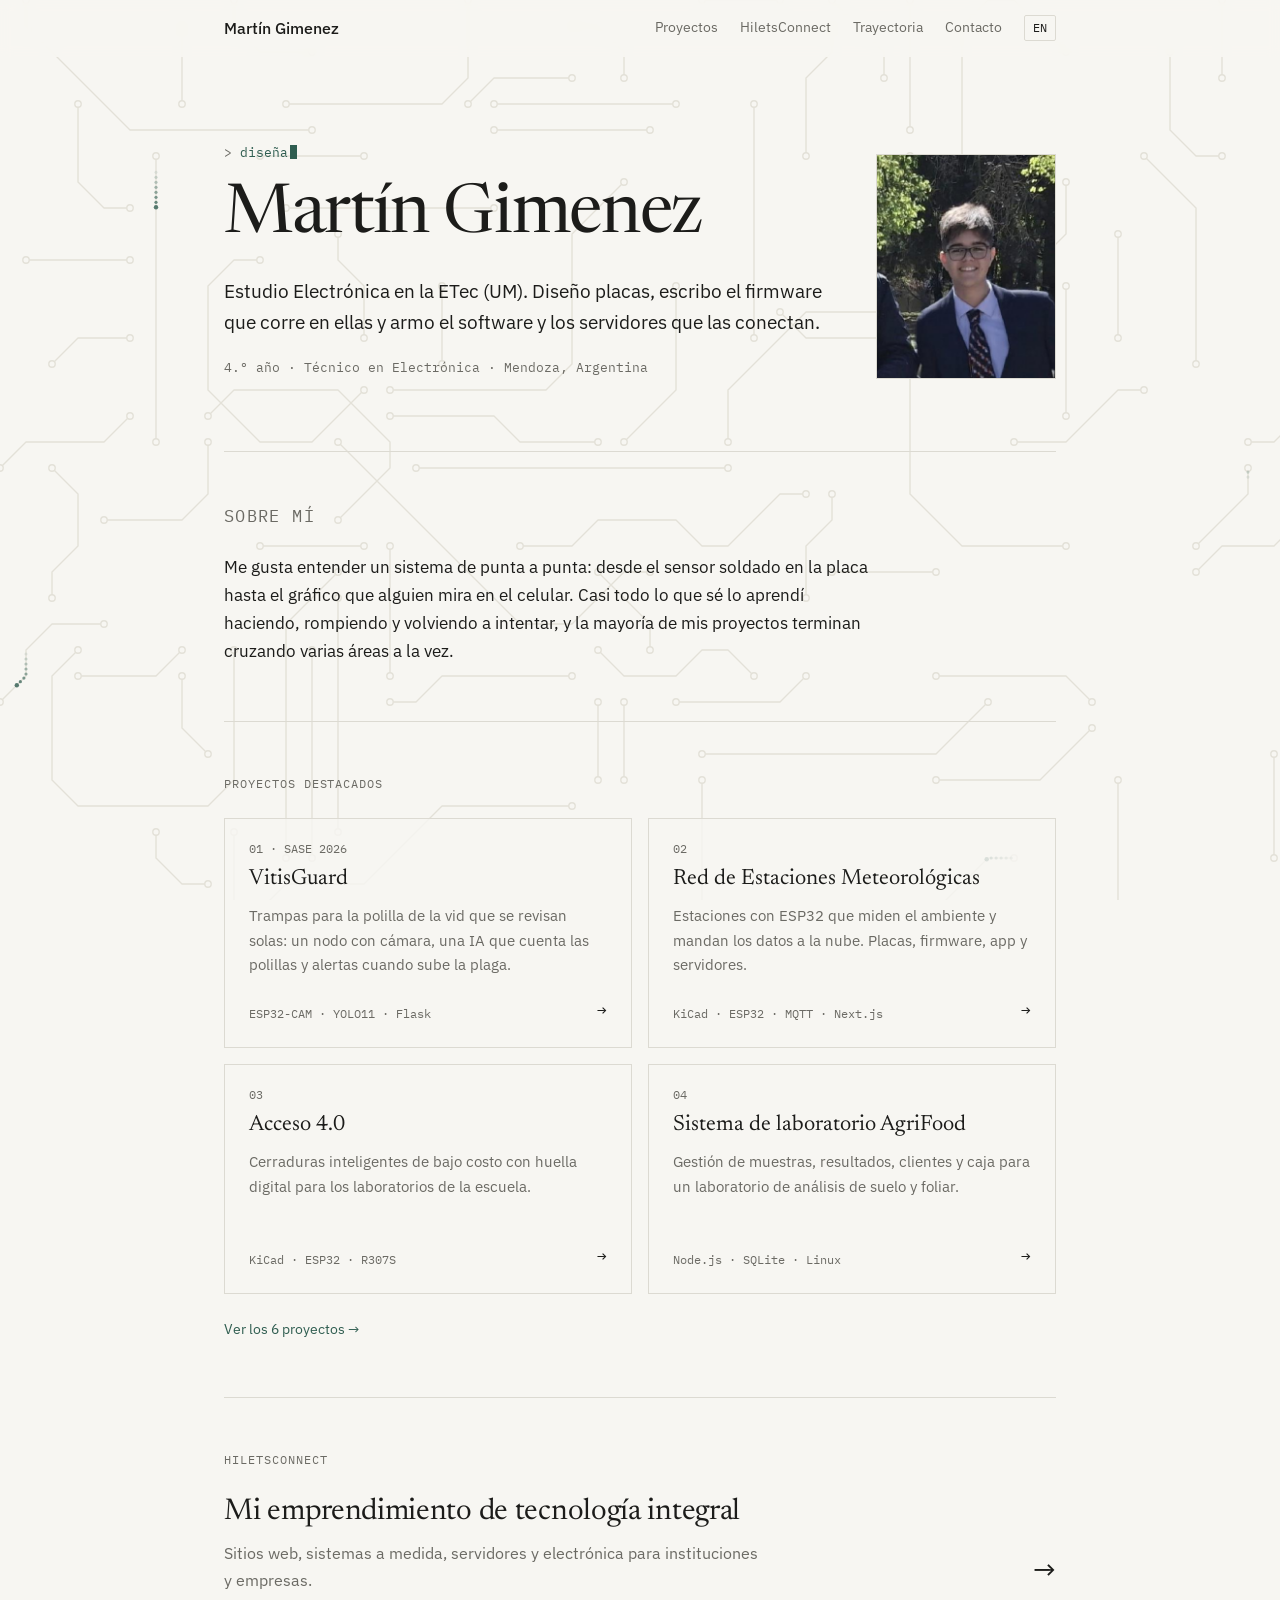
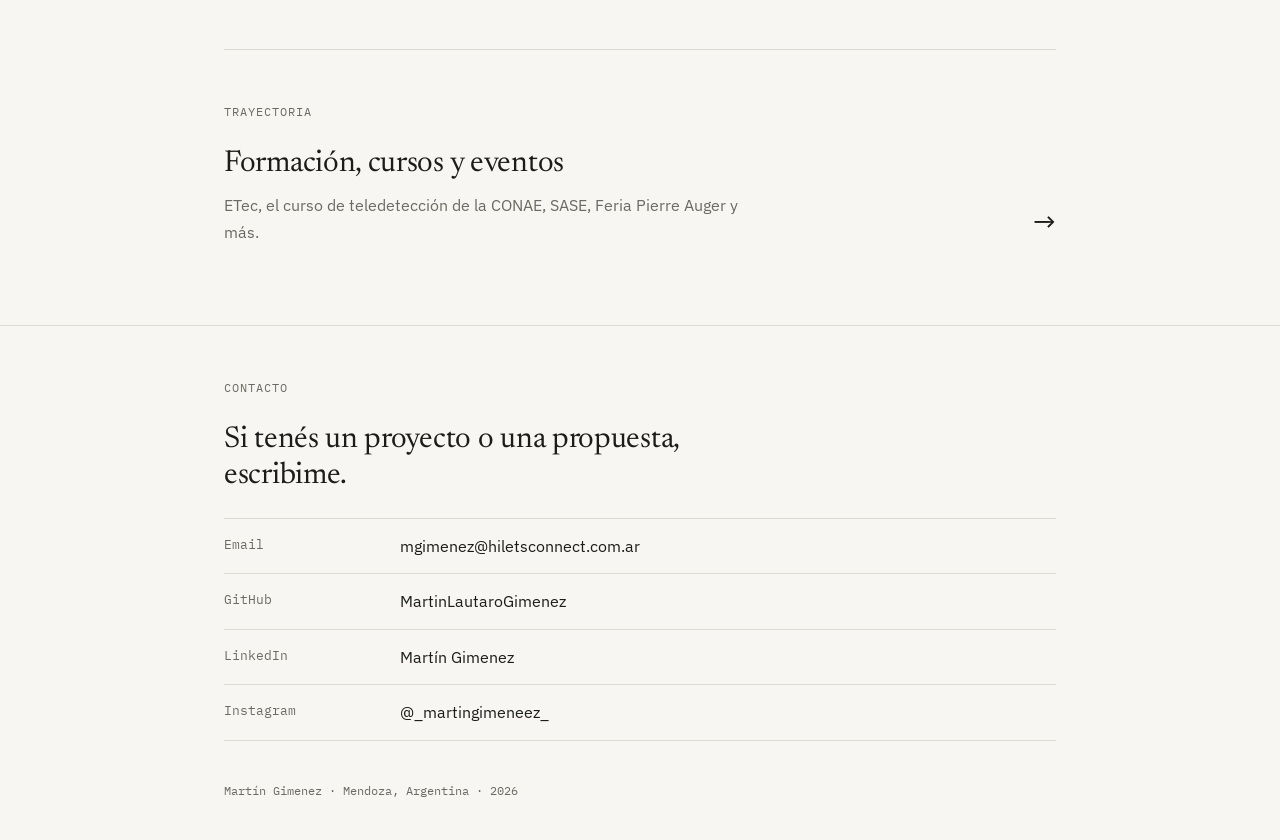
==== commit 50c28895: "Agrega VitisGuard, Acceso 4.0 y Pilly; saca Homelab; foto de perfil; nombre HiletsConnect Co-Authore" ====
--- a/index.html
+++ b/index.html
@@ -26,8 +26,7 @@
         <span lang="en">4th year · Electronics Technician program · Mendoza, Argentina</span>
       </p>
     </div>
-    <!-- Reemplazá por: <div class="ph photo"><img src="img/martin.jpg" alt="Martín Gimenez"></div> -->
-    <div class="ph photo"><span lang="es">tu foto</span><span lang="en">your photo</span></div>
+    <div class="ph photo has-img"><img src="img/martin.jpg" alt="Martín Gimenez"></div>
   </div>
 
   <section class="prose">
@@ -39,41 +38,42 @@
   <section>
     <p class="label"><span lang="es">Proyectos destacados</span><span lang="en">Featured projects</span></p>
     <div class="cards">
+      <a class="card" href="proyectos/vitisguard/">
+        <span class="num">01 · SASE 2026</span>
+        <h3>VitisGuard</h3>
+        <p lang="es">Trampas para la polilla de la vid que se revisan solas: un nodo con cámara, una IA que cuenta las polillas y alertas cuando sube la plaga.</p>
+        <p lang="en">Grapevine moth traps that check themselves: a camera node, an AI that counts the moths and alerts when pest pressure rises.</p>
+        <span class="foot"><span>ESP32-CAM · YOLO11 · Flask</span><span class="arrow">→</span></span>
+      </a>
       <a class="card" href="proyectos/rem/">
-        <span class="num">01</span>
+        <span class="num">02</span>
         <h3><span lang="es">Red de Estaciones Meteorológicas</span><span lang="en">Weather Station Network</span></h3>
         <p lang="es">Estaciones con ESP32 que miden el ambiente y mandan los datos a la nube. Placas, firmware, app y servidores.</p>
         <p lang="en">ESP32 stations that measure the environment and send data to the cloud. Boards, firmware, app and servers.</p>
         <span class="foot"><span>KiCad · ESP32 · MQTT · Next.js</span><span class="arrow">→</span></span>
       </a>
+      <a class="card" href="proyectos/acceso/">
+        <span class="num">03</span>
+        <h3>Acceso 4.0</h3>
+        <p lang="es">Cerraduras inteligentes de bajo costo con huella digital para los laboratorios de la escuela.</p>
+        <p lang="en">Low-cost fingerprint smart locks for the school's labs.</p>
+        <span class="foot"><span>KiCad · ESP32 · R307S</span><span class="arrow">→</span></span>
+      </a>
       <a class="card" href="proyectos/agrifood/">
-        <span class="num">02</span>
+        <span class="num">04</span>
         <h3><span lang="es">Sistema de laboratorio AgriFood</span><span lang="en">AgriFood lab system</span></h3>
         <p lang="es">Gestión de muestras, resultados, clientes y caja para un laboratorio de análisis de suelo y foliar.</p>
         <p lang="en">Sample, results, client and billing management for a soil and leaf analysis lab.</p>
         <span class="foot"><span>Node.js · SQLite · Linux</span><span class="arrow">→</span></span>
       </a>
-      <a class="card" href="proyectos/aaf/">
-        <span class="num">03</span>
-        <h3><span lang="es">Sitio web de la AAF</span><span lang="en">AAF website</span></h3>
-        <p lang="es">El sitio institucional de la Asociación Argentina de Fitopatólogos.</p>
-        <p lang="en">The official website of the Argentine Association of Phytopathologists.</p>
-        <span class="foot"><span>WordPress · Hosting</span><span class="arrow">→</span></span>
-      </a>
-      <a class="card" href="proyectos/homelab/">
-        <span class="num">04</span>
-        <h3>Homelab</h3>
-        <p lang="es">Mi servidor Proxmox en casa, donde corren mis proyectos y servicios de clientes.</p>
-        <p lang="en">My home Proxmox server, running my projects and client services.</p>
-        <span class="foot"><span>Proxmox · LXC · Docker</span><span class="arrow">→</span></span>
-      </a>
     </div>
+    <p class="more-link"><a href="proyectos/"><span lang="es">Ver los 6 proyectos</span><span lang="en">See all 6 projects</span> →</a></p>
   </section>
 
   <section>
     <a class="teaser" href="hiletsconnect/">
       <div>
-        <p class="label">HiLetsConnect</p>
+        <p class="label">HiletsConnect</p>
         <h2><span lang="es">Mi emprendimiento de tecnología integral</span><span lang="en">My end-to-end technology business</span></h2>
         <p lang="es">Sitios web, sistemas a medida, servidores y electrónica para instituciones y empresas.</p>
         <p lang="en">Websites, custom software, servers and electronics for institutions and companies.</p>
--- a/assets/style.css
+++ b/assets/style.css
@@ -140,6 +140,25 @@
   text-align: center; padding: 12px;
 }
 .ph img { width: 100%; height: 100%; object-fit: cover; display: block; }
+.ph.has-img { border: 1px solid var(--line); padding: 0; }
+.ph.fit { background: #fff; }
+.ph.fit img { object-fit: contain; padding: 16px; }
+
+/* cifras destacadas */
+.stats { display: grid; grid-template-columns: repeat(4, 1fr); gap: 16px; }
+.stat { border: 1px solid var(--line); background: var(--card); padding: 20px; }
+.stat b {
+  display: block; font: 400 34px/1.1 "Newsreader", Georgia, serif; color: var(--accent);
+  margin-bottom: 8px;
+}
+.stat span { font-size: 14px; color: var(--muted); }
+.tags { display: flex; flex-wrap: wrap; gap: 8px; margin-top: 14px; }
+.tags span {
+  font: 400 12px/1 "IBM Plex Mono", monospace; color: var(--muted);
+  border: 1px solid var(--line); padding: 7px 9px;
+}
+.more-link { margin-top: 24px; font-size: 14px; }
+.more-link a { text-decoration: none; color: var(--accent); }
 .ph.photo { aspect-ratio: 4 / 5; }
 .ph.shot { aspect-ratio: 16 / 9; }
 .gallery { display: grid; grid-template-columns: 1fr 1fr; gap: 16px; }
@@ -274,6 +293,7 @@
   .intro .ph.photo { width: 140px; order: -1; }
   .page-head { padding: 48px 0 32px; }
   .cards, .grid2, .gallery { grid-template-columns: 1fr; }
+  .stats { grid-template-columns: 1fr 1fr; }
   .project { grid-template-columns: 1fr; }
   .project .num { line-height: 1.6; margin-bottom: 6px; }
   .rows li { grid-template-columns: 1fr; gap: 2px; }
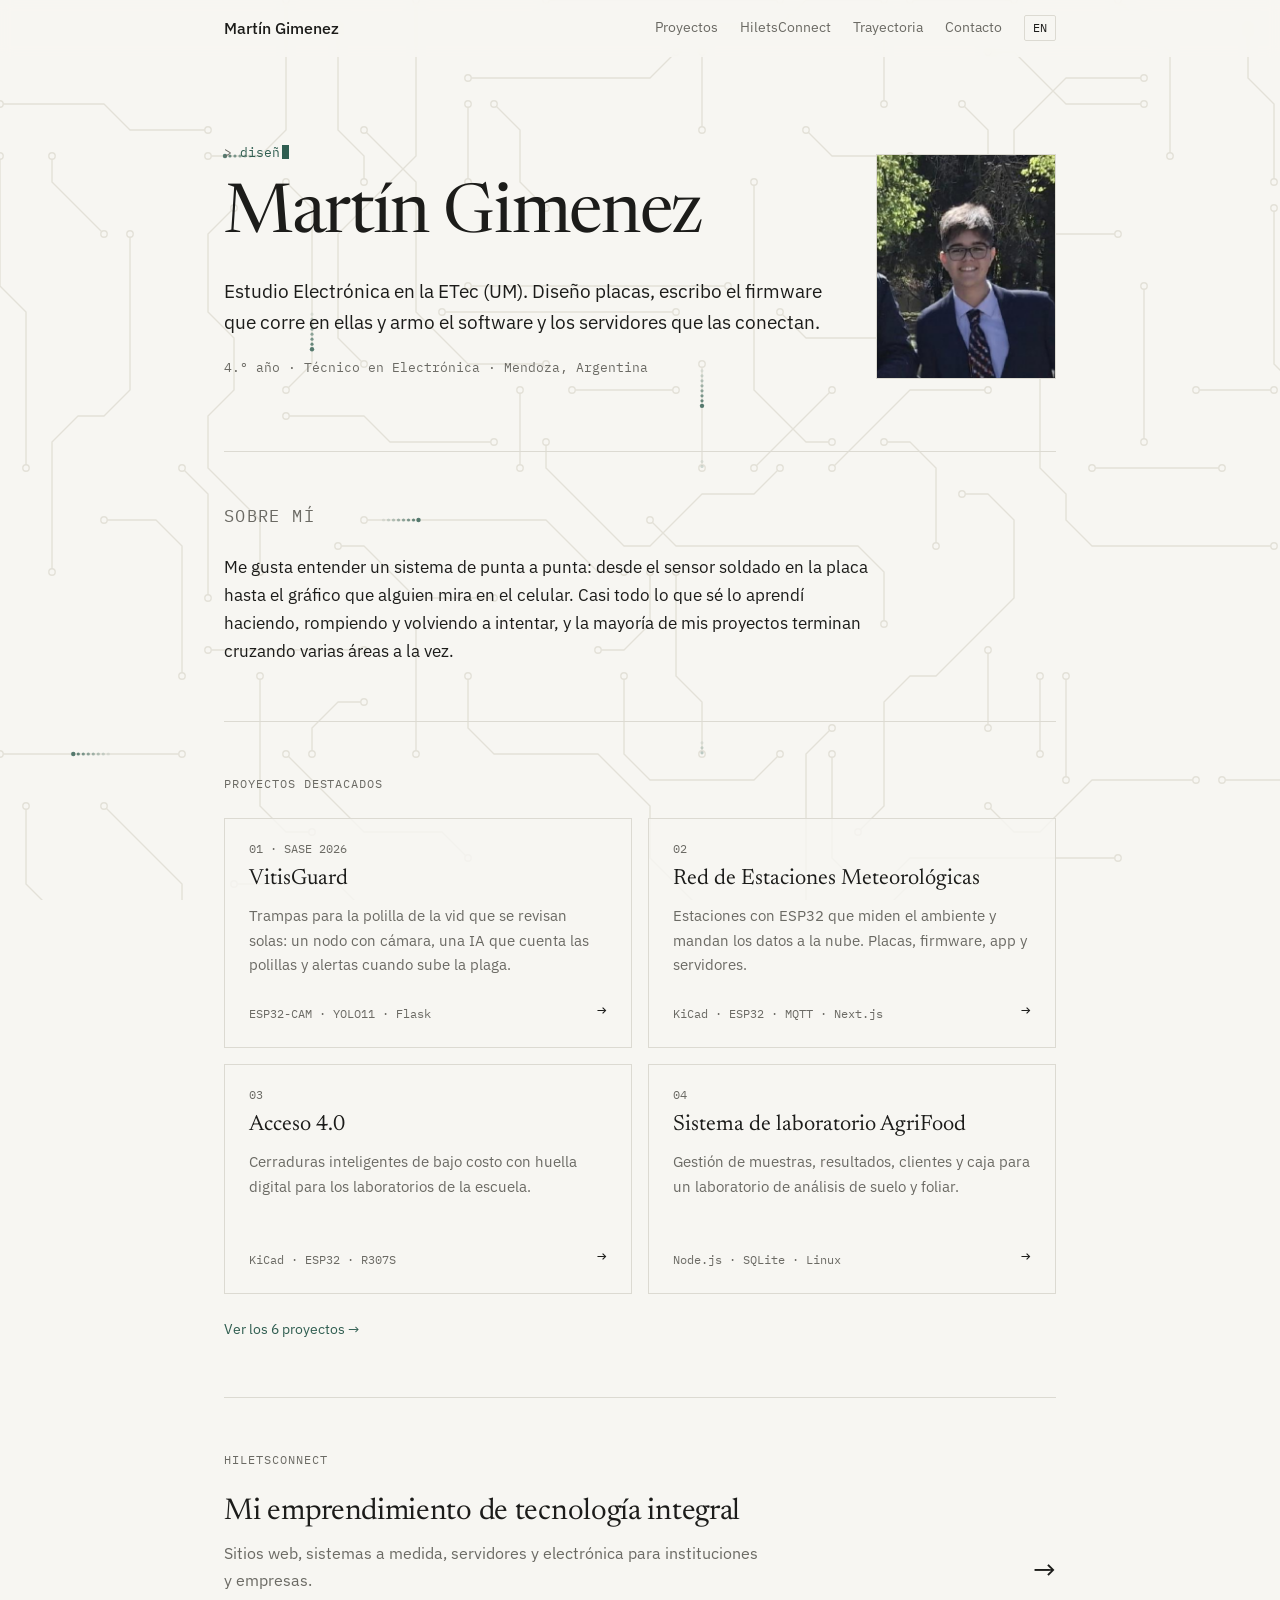
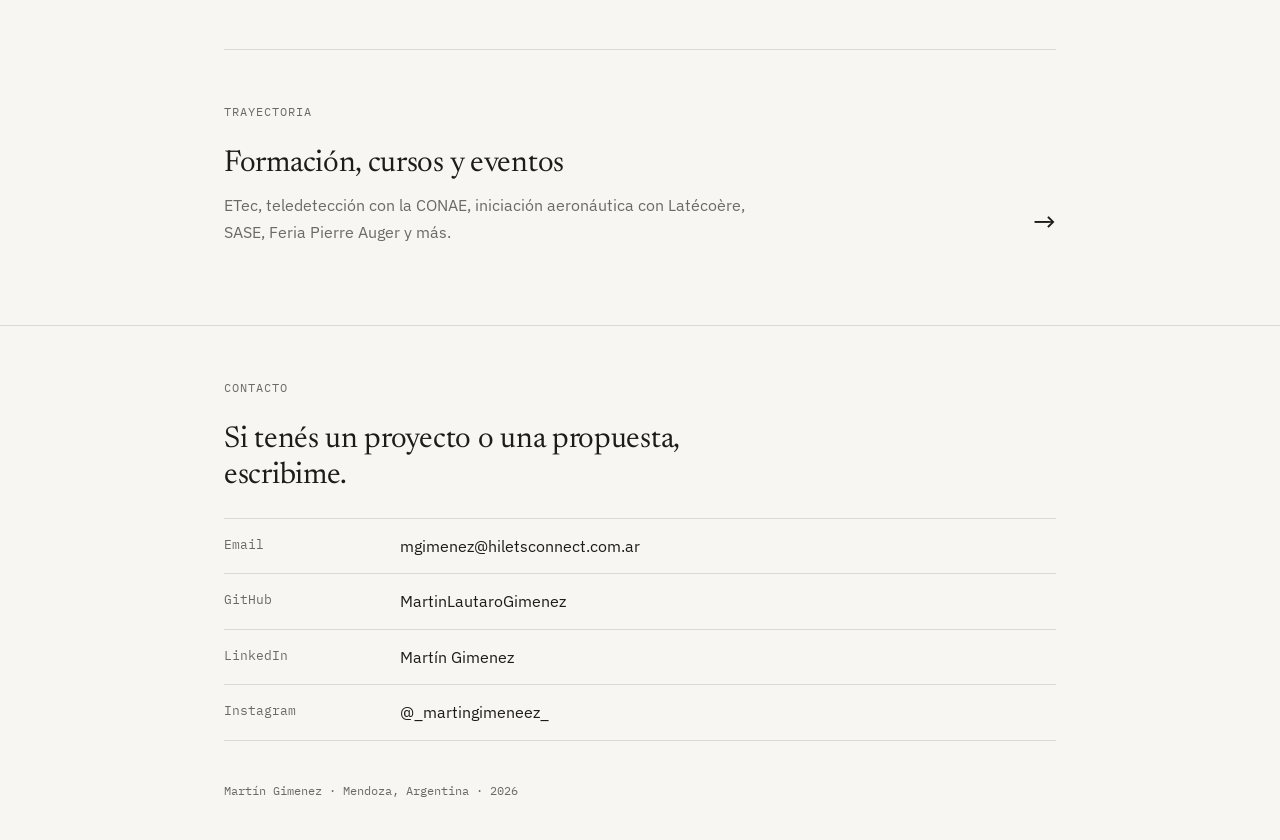
==== commit f2d4ab5f: "Agrega fotos de eventos y proyectos, captura de la AAF, dashboard de AgriFood y curso Latécoère Co-A" ====
--- a/index.html
+++ b/index.html
@@ -87,8 +87,8 @@
       <div>
         <p class="label"><span lang="es">Trayectoria</span><span lang="en">Background</span></p>
         <h2><span lang="es">Formación, cursos y eventos</span><span lang="en">Education, courses and events</span></h2>
-        <p lang="es">ETec, el curso de teledetección de la CONAE, SASE, Feria Pierre Auger y más.</p>
-        <p lang="en">ETec, the CONAE remote sensing course, SASE, the Pierre Auger Fair and more.</p>
+        <p lang="es">ETec, teledetección con la CONAE, iniciación aeronáutica con Latécoère, SASE, Feria Pierre Auger y más.</p>
+        <p lang="en">ETec, remote sensing with CONAE, introduction to aeronautics with Latécoère, SASE, the Pierre Auger Fair and more.</p>
       </div>
       <span class="arrow">→</span>
     </a>
--- a/assets/style.css
+++ b/assets/style.css
@@ -157,6 +157,21 @@
   font: 400 12px/1 "IBM Plex Mono", monospace; color: var(--muted);
   border: 1px solid var(--line); padding: 7px 9px;
 }
+/* eventos con foto */
+.events { display: grid; grid-template-columns: 1fr 1fr; gap: 16px; }
+.event { border: 1px solid var(--line); background: var(--card); transition: border-color .3s; }
+.event:hover { border-color: var(--accent); }
+.event .ph { aspect-ratio: 4 / 3; border: 0; border-bottom: 1px solid var(--line); padding: 0; overflow: hidden; }
+.event .ph img { transition: transform .6s ease; }
+.event:hover .ph img { transform: scale(1.03); }
+.event .body { padding: 16px 18px 18px; }
+.event .yr { font: 400 12px/1 "IBM Plex Mono", monospace; color: var(--accent); display: block; margin-bottom: 8px; }
+.event h3 { font-size: 20px; }
+.event p { color: var(--muted); font-size: 14px; margin-top: 4px; }
+.gallery figure .ph { aspect-ratio: 4 / 3; }
+.gallery figcaption { font: 400 12px/1.5 "IBM Plex Mono", monospace; color: var(--muted); margin-top: 8px; }
+.cert { display: inline-block; margin-top: 8px; font-size: 14px; }
+
 .more-link { margin-top: 24px; font-size: 14px; }
 .more-link a { text-decoration: none; color: var(--accent); }
 .ph.photo { aspect-ratio: 4 / 5; }
@@ -294,6 +309,7 @@
   .page-head { padding: 48px 0 32px; }
   .cards, .grid2, .gallery { grid-template-columns: 1fr; }
   .stats { grid-template-columns: 1fr 1fr; }
+  .events { grid-template-columns: 1fr; }
   .project { grid-template-columns: 1fr; }
   .project .num { line-height: 1.6; margin-bottom: 6px; }
   .rows li { grid-template-columns: 1fr; gap: 2px; }
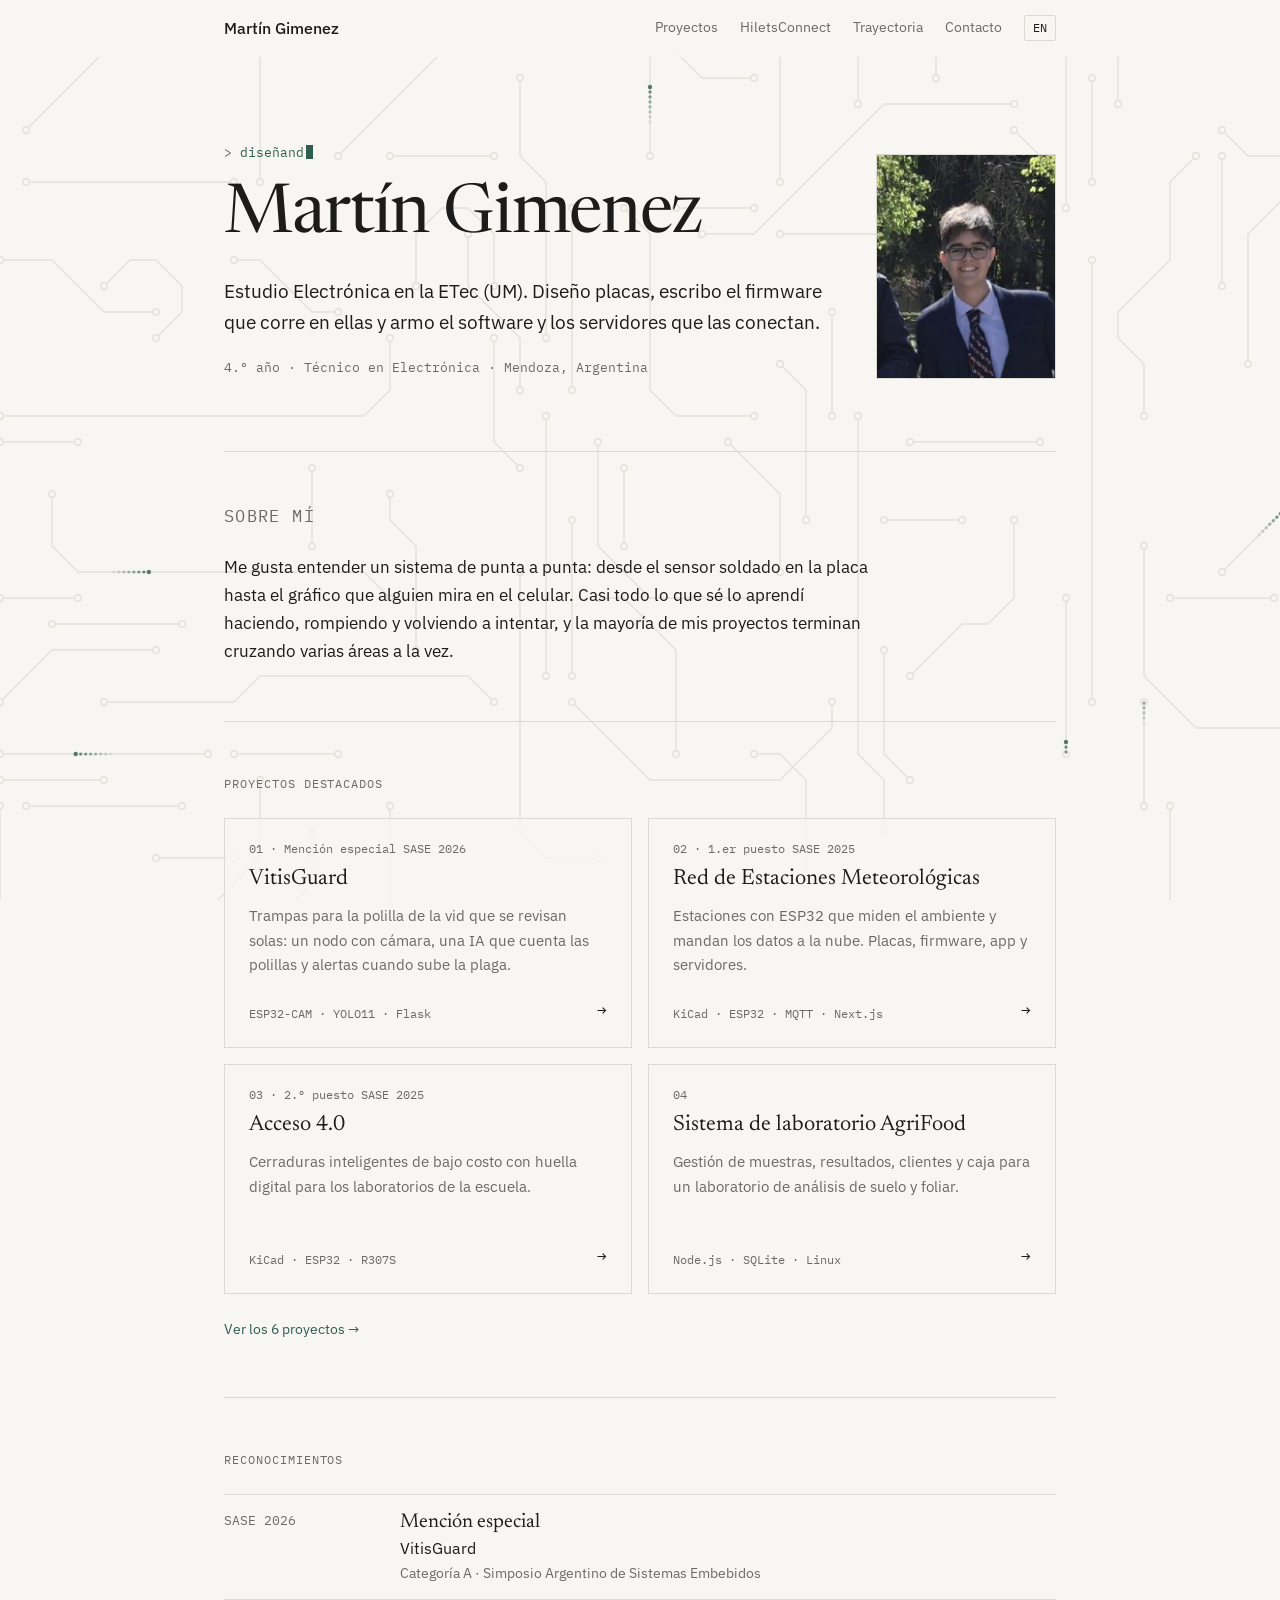
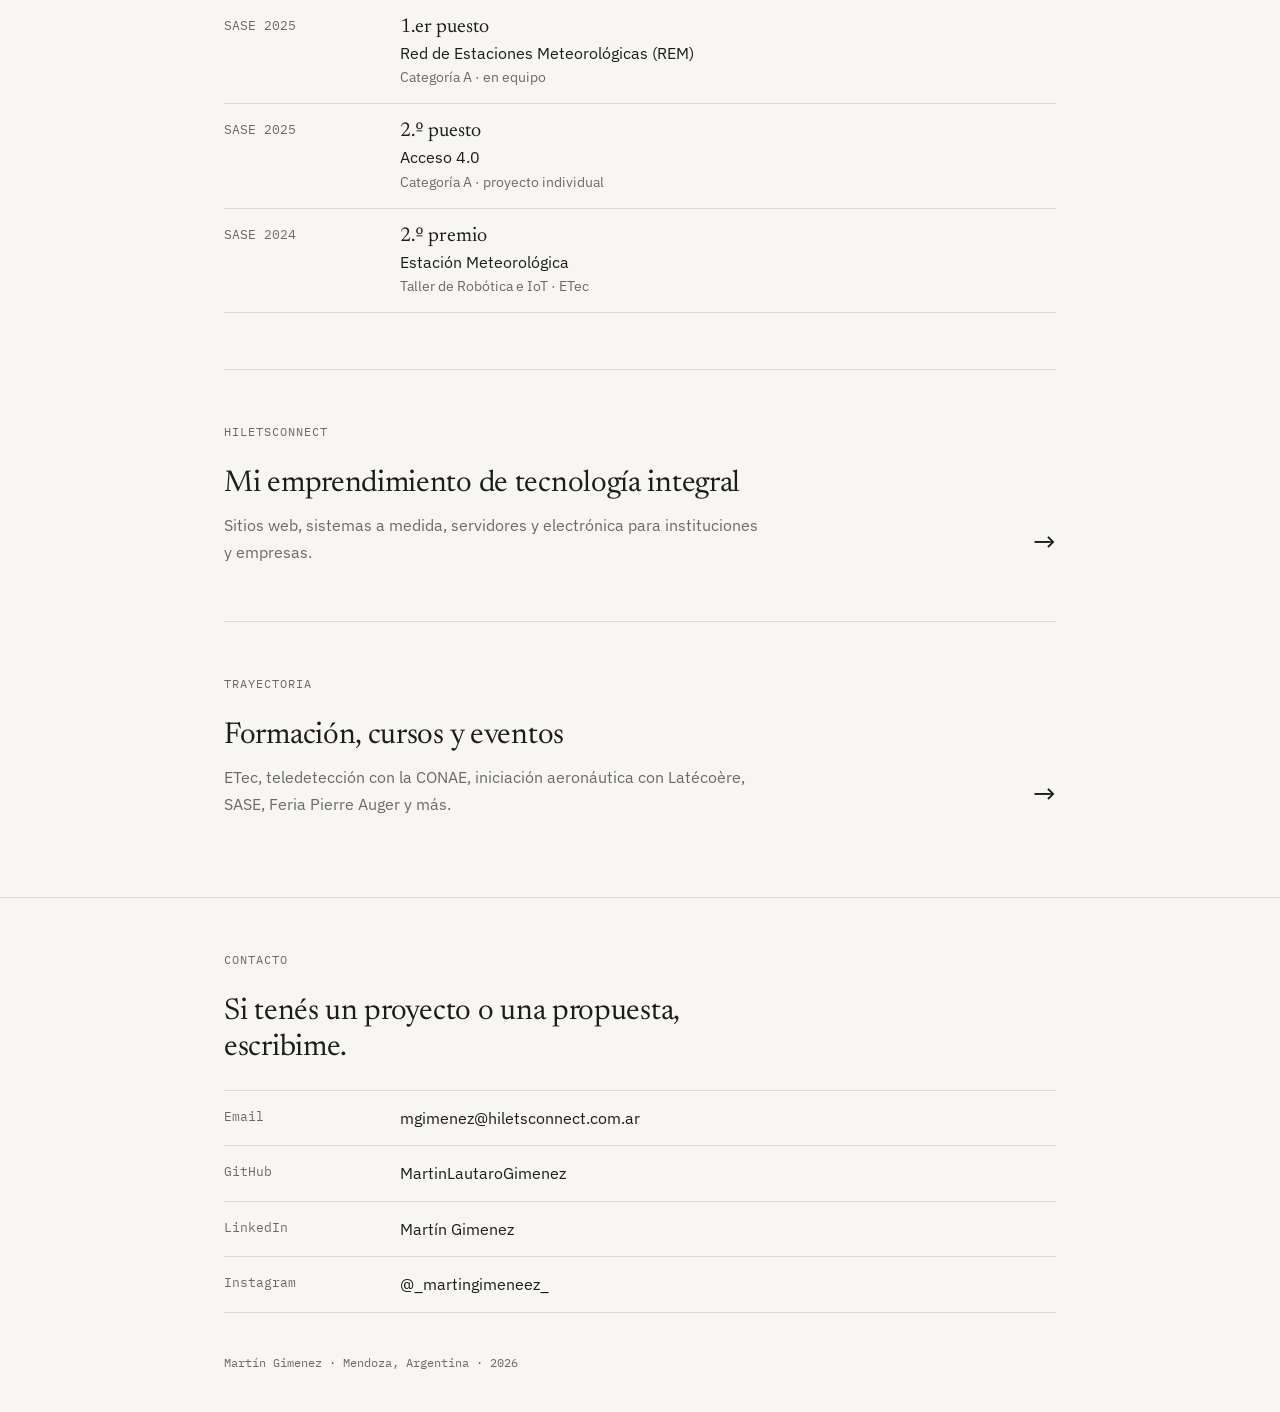
==== commit c88ac72f: "Agrega reconocimientos de SASE 2024, 2025 y 2026; corrige textos bilingües duplicados Co-Authored-By" ====
--- a/index.html
+++ b/index.html
@@ -39,21 +39,21 @@
     <p class="label"><span lang="es">Proyectos destacados</span><span lang="en">Featured projects</span></p>
     <div class="cards">
       <a class="card" href="proyectos/vitisguard/">
-        <span class="num">01 · SASE 2026</span>
+        <span class="num">01 · <span lang="es">Mención especial SASE 2026</span><span lang="en">Special mention SASE 2026</span></span>
         <h3>VitisGuard</h3>
         <p lang="es">Trampas para la polilla de la vid que se revisan solas: un nodo con cámara, una IA que cuenta las polillas y alertas cuando sube la plaga.</p>
         <p lang="en">Grapevine moth traps that check themselves: a camera node, an AI that counts the moths and alerts when pest pressure rises.</p>
         <span class="foot"><span>ESP32-CAM · YOLO11 · Flask</span><span class="arrow">→</span></span>
       </a>
       <a class="card" href="proyectos/rem/">
-        <span class="num">02</span>
+        <span class="num">02 · <span lang="es">1.er puesto SASE 2025</span><span lang="en">1st place SASE 2025</span></span>
         <h3><span lang="es">Red de Estaciones Meteorológicas</span><span lang="en">Weather Station Network</span></h3>
         <p lang="es">Estaciones con ESP32 que miden el ambiente y mandan los datos a la nube. Placas, firmware, app y servidores.</p>
         <p lang="en">ESP32 stations that measure the environment and send data to the cloud. Boards, firmware, app and servers.</p>
         <span class="foot"><span>KiCad · ESP32 · MQTT · Next.js</span><span class="arrow">→</span></span>
       </a>
       <a class="card" href="proyectos/acceso/">
-        <span class="num">03</span>
+        <span class="num">03 · <span lang="es">2.º puesto SASE 2025</span><span lang="en">2nd place SASE 2025</span></span>
         <h3>Acceso 4.0</h3>
         <p lang="es">Cerraduras inteligentes de bajo costo con huella digital para los laboratorios de la escuela.</p>
         <p lang="en">Low-cost fingerprint smart locks for the school's labs.</p>
@@ -68,6 +68,16 @@
       </a>
     </div>
     <p class="more-link"><a href="proyectos/"><span lang="es">Ver los 6 proyectos</span><span lang="en">See all 6 projects</span> →</a></p>
+  </section>
+
+  <section>
+    <p class="label"><span lang="es">Reconocimientos</span><span lang="en">Awards</span></p>
+    <ul class="rows awards">
+      <li><span class="k">SASE 2026</span><span class="v"><span class="place"><span lang="es">Mención especial</span><span lang="en">Special mention</span></span><a href="proyectos/vitisguard/">VitisGuard</a><small lang="es">Categoría A · Simposio Argentino de Sistemas Embebidos</small><small lang="en">Category A · Argentine Symposium on Embedded Systems</small></span></li>
+      <li><span class="k">SASE 2025</span><span class="v"><span class="place"><span lang="es">1.er puesto</span><span lang="en">1st place</span></span><a href="proyectos/rem/"><span lang="es">Red de Estaciones Meteorológicas (REM)</span><span lang="en">Weather Station Network (REM)</span></a><small lang="es">Categoría A · en equipo</small><small lang="en">Category A · team project</small></span></li>
+      <li><span class="k">SASE 2025</span><span class="v"><span class="place"><span lang="es">2.º puesto</span><span lang="en">2nd place</span></span><a href="proyectos/acceso/">Acceso 4.0</a><small lang="es">Categoría A · proyecto individual</small><small lang="en">Category A · solo project</small></span></li>
+      <li><span class="k">SASE 2024</span><span class="v"><span class="place"><span lang="es">2.º premio</span><span lang="en">2nd prize</span></span><a href="proyectos/rem/"><span lang="es">Estación Meteorológica</span><span lang="en">Weather Station</span></a><small lang="es">Taller de Robótica e IoT · ETec</small><small lang="en">Robotics &amp; IoT Workshop · ETec</small></span></li>
+    </ul>
   </section>
 
   <section>
--- a/assets/style.css
+++ b/assets/style.css
@@ -40,7 +40,7 @@
 
 /* idioma */
 html[data-lang="es"] [lang="en"],
-html[data-lang="en"] [lang="es"] { display: none; }
+html[data-lang="en"] [lang="es"] { display: none !important; }
 
 .wrap { max-width: 880px; margin: 0 auto; padding: 0 24px; }
 
@@ -171,6 +171,18 @@
 .gallery figure .ph { aspect-ratio: 4 / 3; }
 .gallery figcaption { font: 400 12px/1.5 "IBM Plex Mono", monospace; color: var(--muted); margin-top: 8px; }
 .cert { display: inline-block; margin-top: 8px; font-size: 14px; }
+
+/* premios */
+.badge {
+  display: inline-flex; align-items: center; gap: 6px;
+  font: 400 12px/1 "IBM Plex Mono", monospace; color: var(--accent);
+  border: 1px solid var(--accent); padding: 6px 9px; margin: 0 6px 6px 0;
+  background: var(--card);
+}
+.badge::before { content: "★"; font-size: 11px; }
+.badges { margin-top: 14px; }
+.awards .k { color: var(--accent); }
+.awards .place { font: 400 20px/1.3 "Newsreader", Georgia, serif; display: block; }
 
 .more-link { margin-top: 24px; font-size: 14px; }
 .more-link a { text-decoration: none; color: var(--accent); }
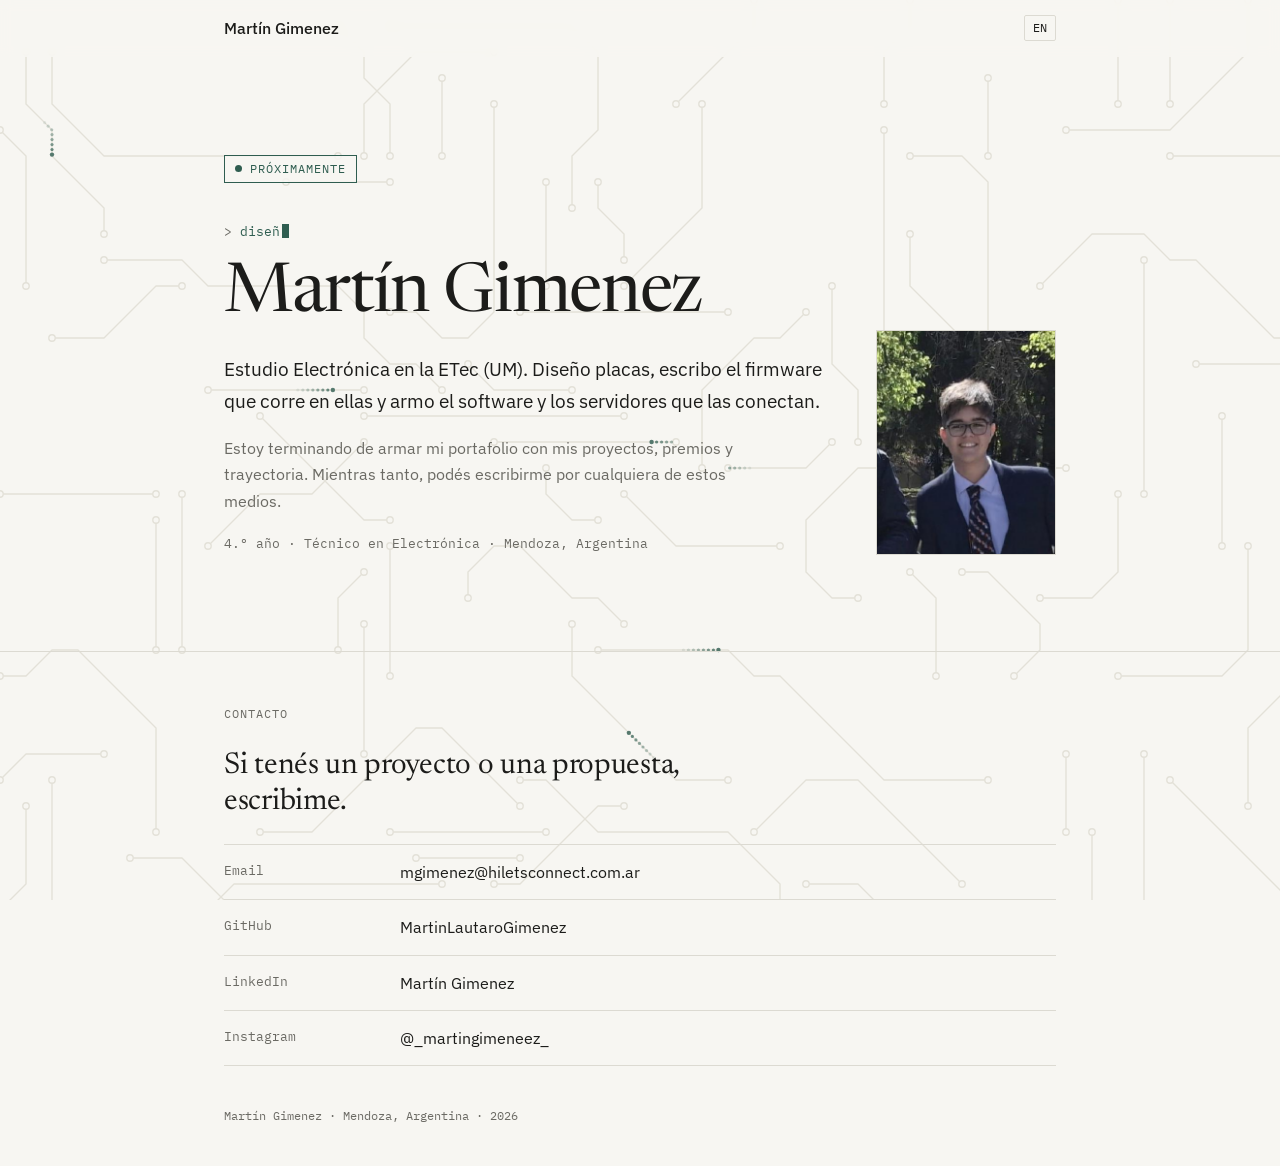
==== commit eeff45b8: "Portada "Próximamente" mientras se completan las fotos Co-Authored-By: Claude Opus 5.5 <noreply@anth" ====
--- a/index.html
+++ b/index.html
@@ -3,109 +3,37 @@
 <head>
 <meta charset="UTF-8">
 <meta name="viewport" content="width=device-width, initial-scale=1">
-<title>Martín Gimenez</title>
-<meta name="description" content="Martín Gimenez — estudiante de Electrónica en ETec (UM), Mendoza. Hardware, firmware, software e infraestructura.">
+<title>Martín Gimenez · Próximamente</title>
+<meta name="description" content="Martín Gimenez — estudiante de Electrónica en ETec (UM), Mendoza. Portafolio en actualización.">
 <script>document.documentElement.classList.add('js');</script>
 <link rel="preconnect" href="https://fonts.googleapis.com">
 <link rel="preconnect" href="https://fonts.gstatic.com" crossorigin>
 <link href="https://fonts.googleapis.com/css2?family=Newsreader:opsz,wght@6..72,400;6..72,500&family=IBM+Plex+Sans:wght@400;500&family=IBM+Plex+Mono:wght@400&display=swap" rel="stylesheet">
-<link rel="stylesheet" href="assets/style.css">
+<link rel="stylesheet" href="/assets/style.css">
 </head>
-<body data-root="" data-page="inicio">
+<body data-root="/" data-page="soon">
 
 <main class="wrap">
 
-  <div class="intro">
+  <div class="intro soon">
     <div>
+      <p class="status"><span lang="es">Próximamente</span><span lang="en">Coming soon</span></p>
       <p class="typing" aria-hidden="true"><span id="typed"></span><span class="caret"></span></p>
       <h1 id="name">Martín Gimenez</h1>
       <p class="lead" lang="es">Estudio Electrónica en la ETec (UM). Diseño placas, escribo el firmware que corre en ellas y armo el software y los servidores que las conectan.</p>
       <p class="lead" lang="en">I study Electronics at ETec (UM). I design circuit boards, write the firmware that runs on them, and build the software and servers that connect them.</p>
+      <p class="note" lang="es">Estoy terminando de armar mi portafolio con mis proyectos, premios y trayectoria. Mientras tanto, podés escribirme por cualquiera de estos medios.</p>
+      <p class="note" lang="en">I'm finishing my portfolio with my projects, awards and background. In the meantime, you can reach me through any of these channels.</p>
       <p class="meta">
         <span lang="es">4.º año · Técnico en Electrónica · Mendoza, Argentina</span>
         <span lang="en">4th year · Electronics Technician program · Mendoza, Argentina</span>
       </p>
     </div>
-    <div class="ph photo has-img"><img src="img/martin.jpg" alt="Martín Gimenez"></div>
+    <div class="ph photo has-img"><img src="/img/martin.jpg" alt="Martín Gimenez"></div>
   </div>
-
-  <section class="prose">
-    <p class="label"><span lang="es">Sobre mí</span><span lang="en">About</span></p>
-    <p lang="es">Me gusta entender un sistema de punta a punta: desde el sensor soldado en la placa hasta el gráfico que alguien mira en el celular. Casi todo lo que sé lo aprendí haciendo, rompiendo y volviendo a intentar, y la mayoría de mis proyectos terminan cruzando varias áreas a la vez.</p>
-    <p lang="en">I like understanding a system end to end: from the sensor soldered on the board to the chart someone checks on their phone. Most of what I know I learned by building, breaking and trying again, and most of my projects end up spanning several areas at once.</p>
-  </section>
-
-  <section>
-    <p class="label"><span lang="es">Proyectos destacados</span><span lang="en">Featured projects</span></p>
-    <div class="cards">
-      <a class="card" href="proyectos/vitisguard/">
-        <span class="num">01 · <span lang="es">Mención especial SASE 2026</span><span lang="en">Special mention SASE 2026</span></span>
-        <h3>VitisGuard</h3>
-        <p lang="es">Trampas para la polilla de la vid que se revisan solas: un nodo con cámara, una IA que cuenta las polillas y alertas cuando sube la plaga.</p>
-        <p lang="en">Grapevine moth traps that check themselves: a camera node, an AI that counts the moths and alerts when pest pressure rises.</p>
-        <span class="foot"><span>ESP32-CAM · YOLO11 · Flask</span><span class="arrow">→</span></span>
-      </a>
-      <a class="card" href="proyectos/rem/">
-        <span class="num">02 · <span lang="es">1.er puesto SASE 2025</span><span lang="en">1st place SASE 2025</span></span>
-        <h3><span lang="es">Red de Estaciones Meteorológicas</span><span lang="en">Weather Station Network</span></h3>
-        <p lang="es">Estaciones con ESP32 que miden el ambiente y mandan los datos a la nube. Placas, firmware, app y servidores.</p>
-        <p lang="en">ESP32 stations that measure the environment and send data to the cloud. Boards, firmware, app and servers.</p>
-        <span class="foot"><span>KiCad · ESP32 · MQTT · Next.js</span><span class="arrow">→</span></span>
-      </a>
-      <a class="card" href="proyectos/acceso/">
-        <span class="num">03 · <span lang="es">2.º puesto SASE 2025</span><span lang="en">2nd place SASE 2025</span></span>
-        <h3>Acceso 4.0</h3>
-        <p lang="es">Cerraduras inteligentes de bajo costo con huella digital para los laboratorios de la escuela.</p>
-        <p lang="en">Low-cost fingerprint smart locks for the school's labs.</p>
-        <span class="foot"><span>KiCad · ESP32 · R307S</span><span class="arrow">→</span></span>
-      </a>
-      <a class="card" href="proyectos/agrifood/">
-        <span class="num">04</span>
-        <h3><span lang="es">Sistema de laboratorio AgriFood</span><span lang="en">AgriFood lab system</span></h3>
-        <p lang="es">Gestión de muestras, resultados, clientes y caja para un laboratorio de análisis de suelo y foliar.</p>
-        <p lang="en">Sample, results, client and billing management for a soil and leaf analysis lab.</p>
-        <span class="foot"><span>Node.js · SQLite · Linux</span><span class="arrow">→</span></span>
-      </a>
-    </div>
-    <p class="more-link"><a href="proyectos/"><span lang="es">Ver los 6 proyectos</span><span lang="en">See all 6 projects</span> →</a></p>
-  </section>
-
-  <section>
-    <p class="label"><span lang="es">Reconocimientos</span><span lang="en">Awards</span></p>
-    <ul class="rows awards">
-      <li><span class="k">SASE 2026</span><span class="v"><span class="place"><span lang="es">Mención especial</span><span lang="en">Special mention</span></span><a href="proyectos/vitisguard/">VitisGuard</a><small lang="es">Categoría A · Simposio Argentino de Sistemas Embebidos</small><small lang="en">Category A · Argentine Symposium on Embedded Systems</small></span></li>
-      <li><span class="k">SASE 2025</span><span class="v"><span class="place"><span lang="es">1.er puesto</span><span lang="en">1st place</span></span><a href="proyectos/rem/"><span lang="es">Red de Estaciones Meteorológicas (REM)</span><span lang="en">Weather Station Network (REM)</span></a><small lang="es">Categoría A · en equipo</small><small lang="en">Category A · team project</small></span></li>
-      <li><span class="k">SASE 2025</span><span class="v"><span class="place"><span lang="es">2.º puesto</span><span lang="en">2nd place</span></span><a href="proyectos/acceso/">Acceso 4.0</a><small lang="es">Categoría A · proyecto individual</small><small lang="en">Category A · solo project</small></span></li>
-      <li><span class="k">SASE 2024</span><span class="v"><span class="place"><span lang="es">2.º premio</span><span lang="en">2nd prize</span></span><a href="proyectos/rem/"><span lang="es">Estación Meteorológica</span><span lang="en">Weather Station</span></a><small lang="es">Taller de Robótica e IoT · ETec</small><small lang="en">Robotics &amp; IoT Workshop · ETec</small></span></li>
-    </ul>
-  </section>
-
-  <section>
-    <a class="teaser" href="hiletsconnect/">
-      <div>
-        <p class="label">HiletsConnect</p>
-        <h2><span lang="es">Mi emprendimiento de tecnología integral</span><span lang="en">My end-to-end technology business</span></h2>
-        <p lang="es">Sitios web, sistemas a medida, servidores y electrónica para instituciones y empresas.</p>
-        <p lang="en">Websites, custom software, servers and electronics for institutions and companies.</p>
-      </div>
-      <span class="arrow">→</span>
-    </a>
-  </section>
-
-  <section>
-    <a class="teaser" href="trayectoria/">
-      <div>
-        <p class="label"><span lang="es">Trayectoria</span><span lang="en">Background</span></p>
-        <h2><span lang="es">Formación, cursos y eventos</span><span lang="en">Education, courses and events</span></h2>
-        <p lang="es">ETec, teledetección con la CONAE, iniciación aeronáutica con Latécoère, SASE, Feria Pierre Auger y más.</p>
-        <p lang="en">ETec, remote sensing with CONAE, introduction to aeronautics with Latécoère, SASE, the Pierre Auger Fair and more.</p>
-      </div>
-      <span class="arrow">→</span>
-    </a>
-  </section>
 
 </main>
 
-<script src="assets/main.js"></script>
+<script src="/assets/main.js"></script>
 </body>
 </html>
--- a/assets/style.css
+++ b/assets/style.css
@@ -183,6 +183,20 @@
 .badges { margin-top: 14px; }
 .awards .k { color: var(--accent); }
 .awards .place { font: 400 20px/1.3 "Newsreader", Georgia, serif; display: block; }
+
+/* portada "Próximamente" */
+.soon { padding: 96px 0 72px; }
+.soon .status {
+  display: inline-flex; align-items: center; gap: 8px;
+  font: 400 12px/1 "IBM Plex Mono", monospace; text-transform: uppercase; letter-spacing: .08em;
+  color: var(--accent); border: 1px solid var(--accent); padding: 7px 10px; margin-bottom: 28px;
+  background: var(--card);
+}
+.soon .status::before {
+  content: ""; width: 7px; height: 7px; border-radius: 50%; background: var(--accent);
+  animation: blink 1.4s ease-in-out infinite;
+}
+.soon .note { margin-top: 18px; color: var(--muted); max-width: 34em; }
 
 .more-link { margin-top: 24px; font-size: 14px; }
 .more-link a { text-decoration: none; color: var(--accent); }
